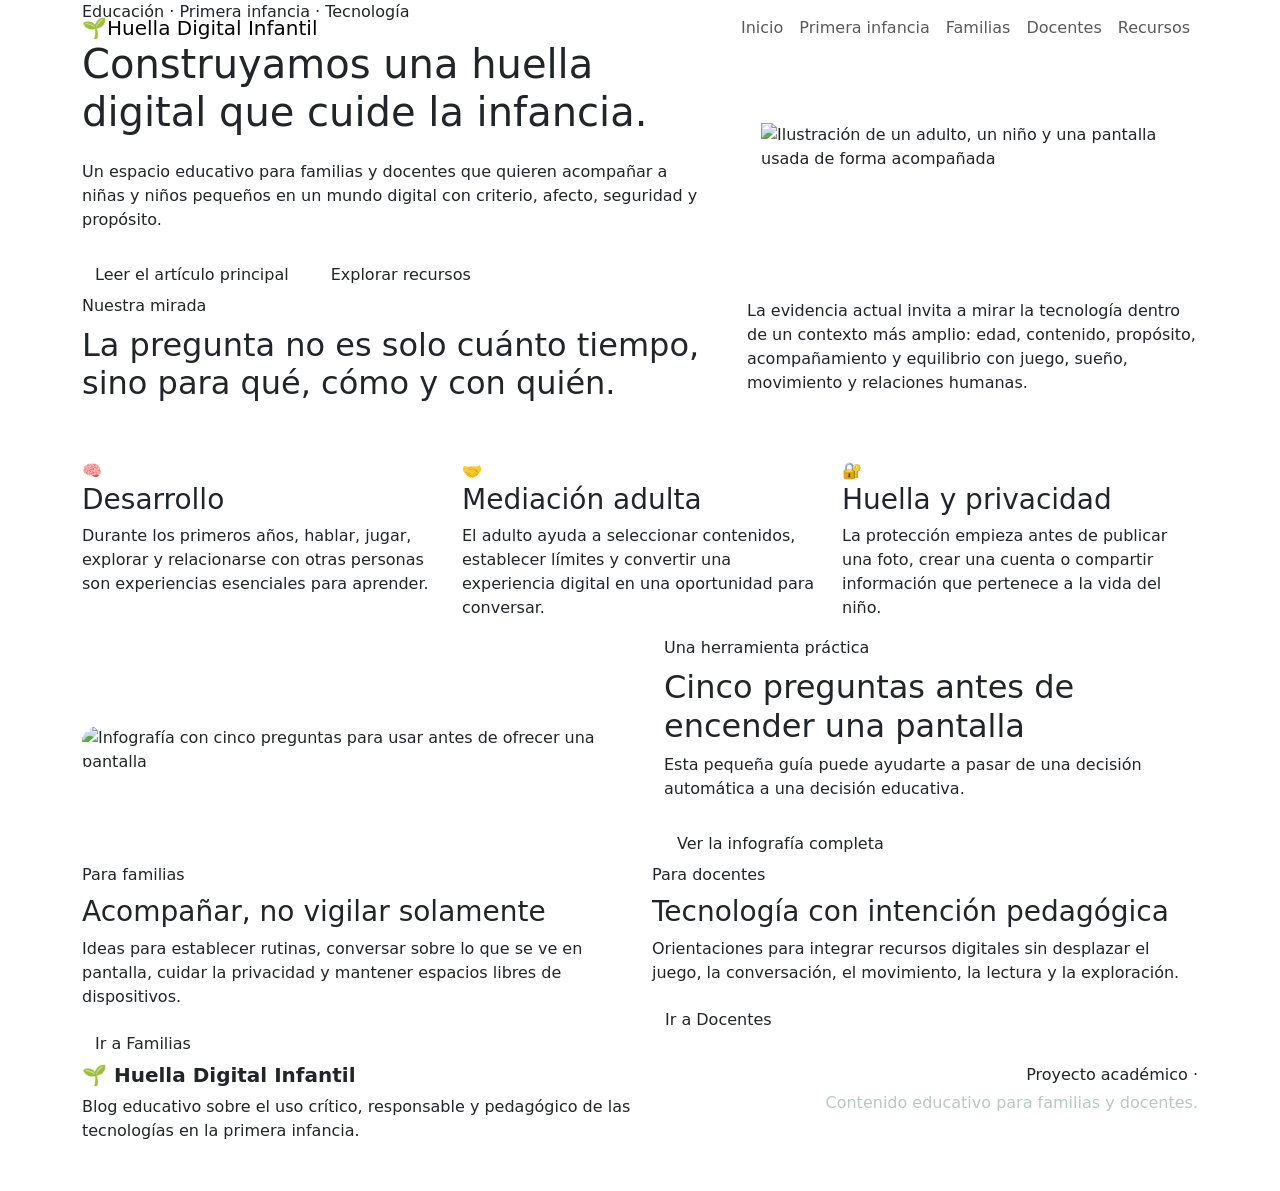
==== index.html @ 0bca5025 "Add files via upload" ====
<!doctype html><html lang="es"><head><meta charset="utf-8"><meta name="viewport" content="width=device-width,initial-scale=1">
<meta name="description" content="Huella Digital Infantil: blog educativo sobre tecnología y primera infancia.">
<title>Inicio | Huella Digital Infantil</title>
<link href="https://cdn.jsdelivr.net/npm/bootstrap@5.3.3/dist/css/bootstrap.min.css" rel="stylesheet">
<link href="css/style.css" rel="stylesheet"></head><body><nav class="navbar navbar-expand-lg fixed-top">
<div class="container">
<a class="navbar-brand d-flex align-items-center" href="index.html"><span class="logo-mark">🌱</span>Huella Digital Infantil</a>
<button class="navbar-toggler" type="button" data-bs-toggle="collapse" data-bs-target="#menu"><span class="navbar-toggler-icon"></span></button>
<div class="collapse navbar-collapse" id="menu"><ul class="navbar-nav ms-auto">
<li class="nav-item"><a class="nav-link" href="index.html">Inicio</a></li>
<li class="nav-item"><a class="nav-link" href="articulo.html">Primera infancia</a></li>
<li class="nav-item"><a class="nav-link" href="familias.html">Familias</a></li>
<li class="nav-item"><a class="nav-link" href="docentes.html">Docentes</a></li>
<li class="nav-item"><a class="nav-link" href="recursos.html">Recursos</a></li>
</ul></div></div></nav>

<header class="hero"><div class="container"><div class="row align-items-center g-5">
<div class="col-lg-7"><span class="eyebrow">Educación · Primera infancia · Tecnología</span>
<h1 class="mt-3">Construyamos una <span>huella digital</span> que cuide la infancia.</h1>
<p class="mt-4">Un espacio educativo para familias y docentes que quieren acompañar a niñas y niños pequeños en un mundo digital con criterio, afecto, seguridad y propósito.</p>
<div class="d-flex flex-wrap gap-3 mt-4"><a class="btn btn-main" href="articulo.html">Leer el artículo principal</a><a class="btn btn-outline-main" href="recursos.html">Explorar recursos</a></div></div>
<div class="col-lg-5"><img class="hero-art" src="img/huella-hero.svg" alt="Ilustración de un adulto, un niño y una pantalla usada de forma acompañada"></div>
</div></div></header>

<section class="section"><div class="container">
<div class="row align-items-end g-4"><div class="col-lg-7"><span class="section-kicker">Nuestra mirada</span><h2 class="mt-2">La pregunta no es solo cuánto tiempo, sino para qué, cómo y con quién.</h2></div>
<div class="col-lg-5"><p class="section-intro">La evidencia actual invita a mirar la tecnología dentro de un contexto más amplio: edad, contenido, propósito, acompañamiento y equilibrio con juego, sueño, movimiento y relaciones humanas.</p></div></div>
<div class="row g-4 mt-4">
<div class="col-md-4"><div class="card-soft"><div class="icon-box">🧠</div><h3>Desarrollo</h3><p>Durante los primeros años, hablar, jugar, explorar y relacionarse con otras personas son experiencias esenciales para aprender.</p></div></div>
<div class="col-md-4"><div class="card-soft"><div class="icon-box yellow">🤝</div><h3>Mediación adulta</h3><p>El adulto ayuda a seleccionar contenidos, establecer límites y convertir una experiencia digital en una oportunidad para conversar.</p></div></div>
<div class="col-md-4"><div class="card-soft"><div class="icon-box blue">🔐</div><h3>Huella y privacidad</h3><p>La protección empieza antes de publicar una foto, crear una cuenta o compartir información que pertenece a la vida del niño.</p></div></div>
</div></div></section>

<section class="section alt"><div class="container"><div class="row align-items-center g-5">
<div class="col-lg-6"><img src="img/infografia-pausa.svg" class="img-fluid rounded-4" alt="Infografía con cinco preguntas para usar antes de ofrecer una pantalla"></div>
<div class="col-lg-6"><span class="section-kicker">Una herramienta práctica</span><h2 class="mt-2">Cinco preguntas antes de encender una pantalla</h2>
<p class="section-intro">Esta pequeña guía puede ayudarte a pasar de una decisión automática a una decisión educativa.</p>
<a href="recursos.html" class="btn btn-main mt-2">Ver la infografía completa</a></div>
</div></div></section>

<section class="section"><div class="container"><div class="row g-4">
<div class="col-lg-6"><div class="card-soft"><span class="section-kicker">Para familias</span><h3 class="mt-2">Acompañar, no vigilar solamente</h3><p>Ideas para establecer rutinas, conversar sobre lo que se ve en pantalla, cuidar la privacidad y mantener espacios libres de dispositivos.</p><a href="familias.html" class="btn btn-outline-main">Ir a Familias</a></div></div>
<div class="col-lg-6"><div class="card-soft"><span class="section-kicker">Para docentes</span><h3 class="mt-2">Tecnología con intención pedagógica</h3><p>Orientaciones para integrar recursos digitales sin desplazar el juego, la conversación, el movimiento, la lectura y la exploración.</p><a href="docentes.html" class="btn btn-outline-main">Ir a Docentes</a></div></div>
</div></div></section>
<footer class="footer"><div class="container"><div class="row g-4">
<div class="col-lg-7"><h5 class="fw-bold">🌱 Huella Digital Infantil</h5><p class="mb-0">Blog educativo sobre el uso crítico, responsable y pedagógico de las tecnologías en la primera infancia.</p></div>
<div class="col-lg-5 text-lg-end"><p class="mb-1">Proyecto académico · <span data-year></span></p><span class="small-note" style="color:#b8c9be">Contenido educativo para familias y docentes.</span></div>
</div></div></footer><script src="https://cdn.jsdelivr.net/npm/bootstrap@5.3.3/dist/js/bootstrap.bundle.min.js"></script><script src="js/script.js"></script></body></html>
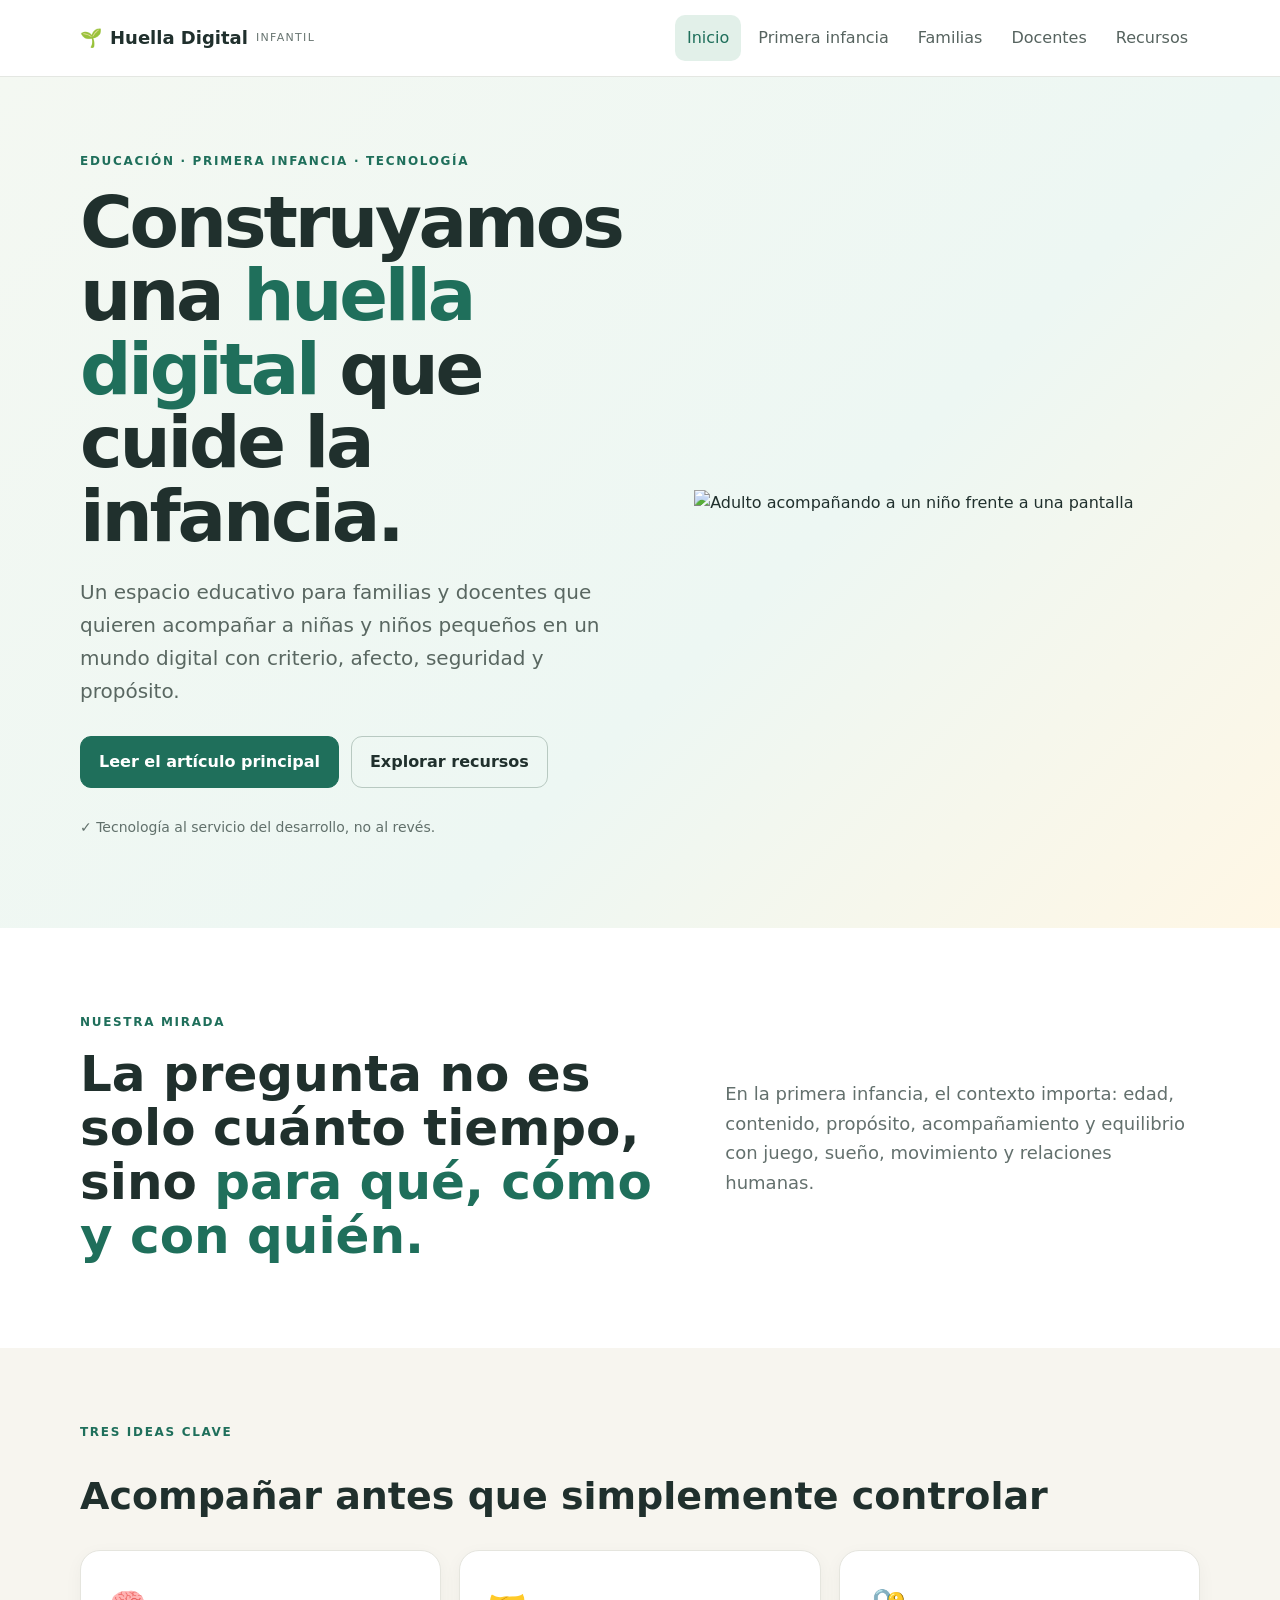
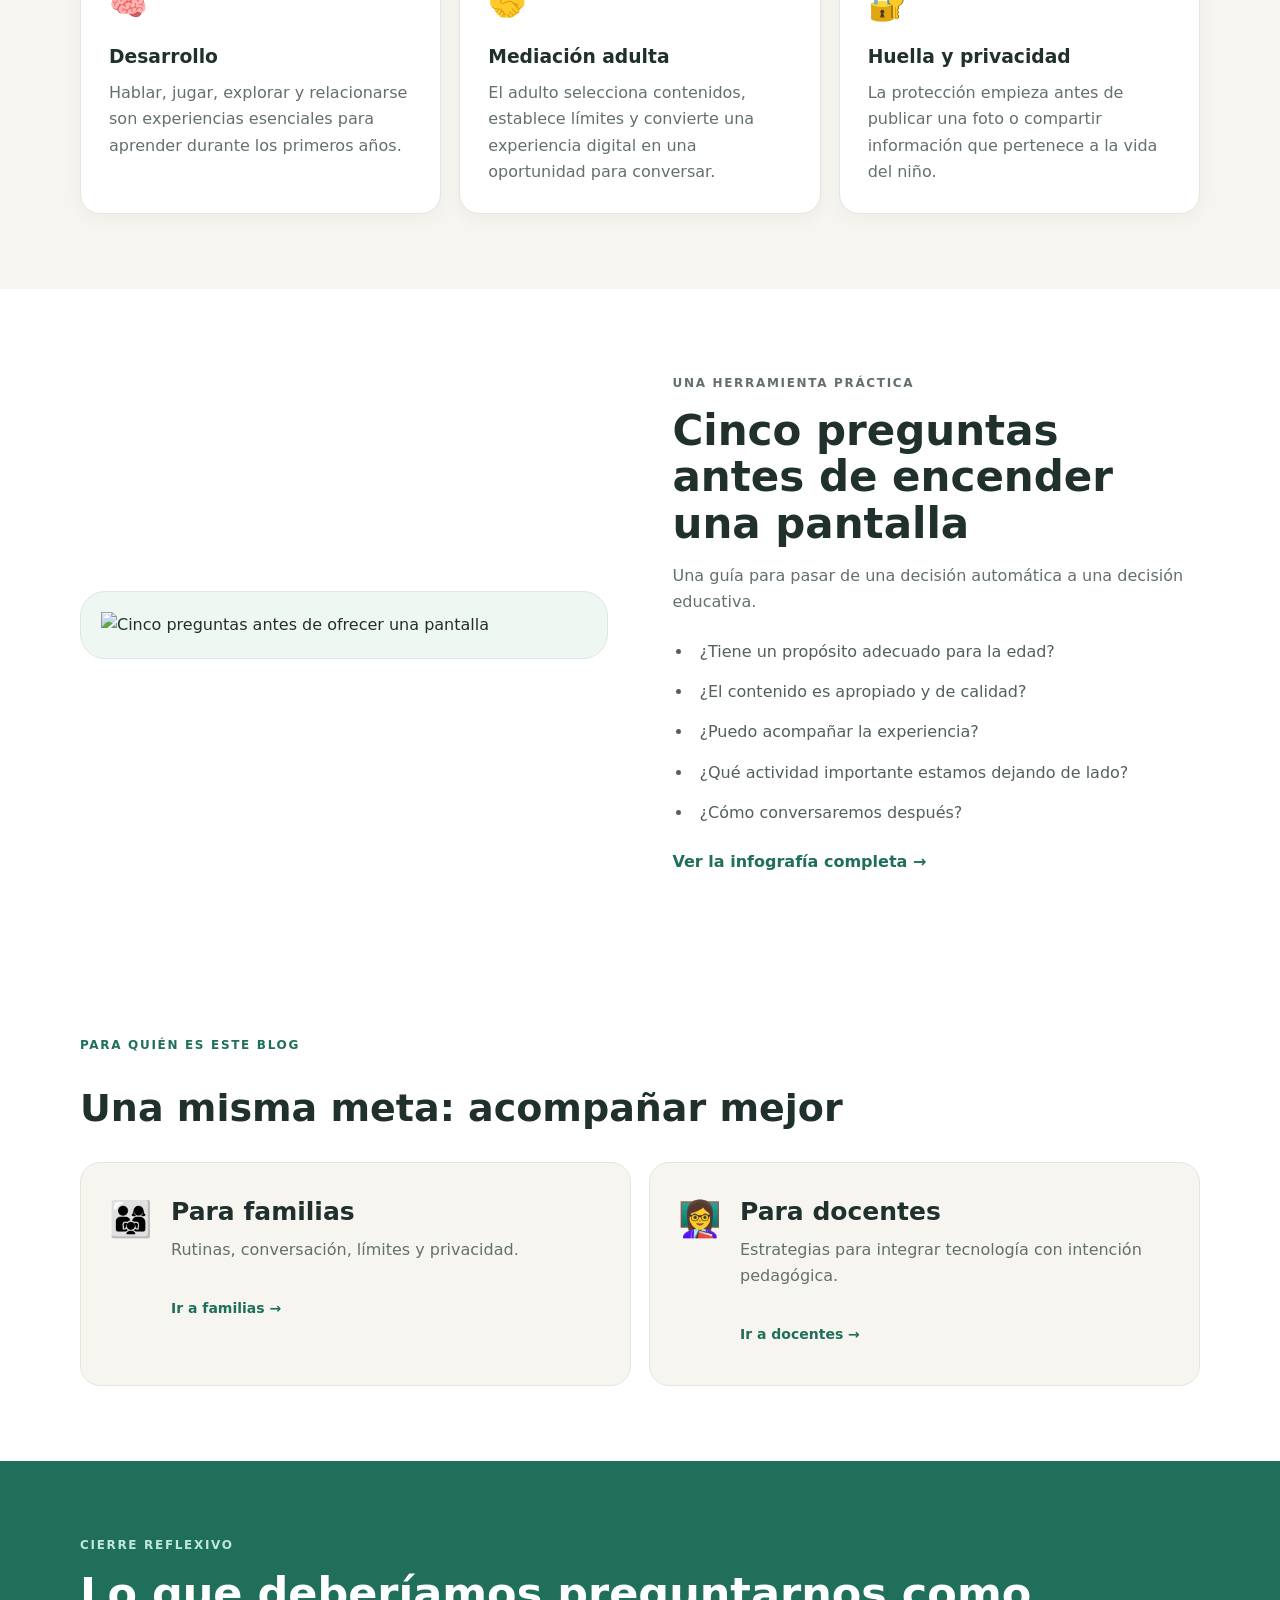
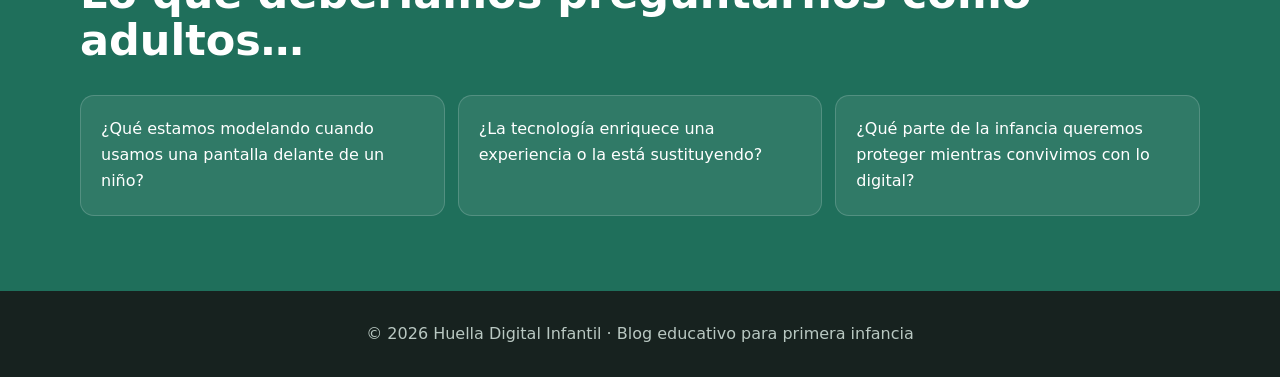
==== commit 8d53b33d: "Add files via upload" ====
--- a/index.html
+++ b/index.html
@@ -1,48 +1,10 @@
-<!doctype html><html lang="es"><head><meta charset="utf-8"><meta name="viewport" content="width=device-width,initial-scale=1">
-<meta name="description" content="Huella Digital Infantil: blog educativo sobre tecnología y primera infancia.">
-<title>Inicio | Huella Digital Infantil</title>
-<link href="https://cdn.jsdelivr.net/npm/bootstrap@5.3.3/dist/css/bootstrap.min.css" rel="stylesheet">
-<link href="css/style.css" rel="stylesheet"></head><body><nav class="navbar navbar-expand-lg fixed-top">
-<div class="container">
-<a class="navbar-brand d-flex align-items-center" href="index.html"><span class="logo-mark">🌱</span>Huella Digital Infantil</a>
-<button class="navbar-toggler" type="button" data-bs-toggle="collapse" data-bs-target="#menu"><span class="navbar-toggler-icon"></span></button>
-<div class="collapse navbar-collapse" id="menu"><ul class="navbar-nav ms-auto">
-<li class="nav-item"><a class="nav-link" href="index.html">Inicio</a></li>
-<li class="nav-item"><a class="nav-link" href="articulo.html">Primera infancia</a></li>
-<li class="nav-item"><a class="nav-link" href="familias.html">Familias</a></li>
-<li class="nav-item"><a class="nav-link" href="docentes.html">Docentes</a></li>
-<li class="nav-item"><a class="nav-link" href="recursos.html">Recursos</a></li>
-</ul></div></div></nav>
-
-<header class="hero"><div class="container"><div class="row align-items-center g-5">
-<div class="col-lg-7"><span class="eyebrow">Educación · Primera infancia · Tecnología</span>
-<h1 class="mt-3">Construyamos una <span>huella digital</span> que cuide la infancia.</h1>
-<p class="mt-4">Un espacio educativo para familias y docentes que quieren acompañar a niñas y niños pequeños en un mundo digital con criterio, afecto, seguridad y propósito.</p>
-<div class="d-flex flex-wrap gap-3 mt-4"><a class="btn btn-main" href="articulo.html">Leer el artículo principal</a><a class="btn btn-outline-main" href="recursos.html">Explorar recursos</a></div></div>
-<div class="col-lg-5"><img class="hero-art" src="img/huella-hero.svg" alt="Ilustración de un adulto, un niño y una pantalla usada de forma acompañada"></div>
-</div></div></header>
-
-<section class="section"><div class="container">
-<div class="row align-items-end g-4"><div class="col-lg-7"><span class="section-kicker">Nuestra mirada</span><h2 class="mt-2">La pregunta no es solo cuánto tiempo, sino para qué, cómo y con quién.</h2></div>
-<div class="col-lg-5"><p class="section-intro">La evidencia actual invita a mirar la tecnología dentro de un contexto más amplio: edad, contenido, propósito, acompañamiento y equilibrio con juego, sueño, movimiento y relaciones humanas.</p></div></div>
-<div class="row g-4 mt-4">
-<div class="col-md-4"><div class="card-soft"><div class="icon-box">🧠</div><h3>Desarrollo</h3><p>Durante los primeros años, hablar, jugar, explorar y relacionarse con otras personas son experiencias esenciales para aprender.</p></div></div>
-<div class="col-md-4"><div class="card-soft"><div class="icon-box yellow">🤝</div><h3>Mediación adulta</h3><p>El adulto ayuda a seleccionar contenidos, establecer límites y convertir una experiencia digital en una oportunidad para conversar.</p></div></div>
-<div class="col-md-4"><div class="card-soft"><div class="icon-box blue">🔐</div><h3>Huella y privacidad</h3><p>La protección empieza antes de publicar una foto, crear una cuenta o compartir información que pertenece a la vida del niño.</p></div></div>
-</div></div></section>
-
-<section class="section alt"><div class="container"><div class="row align-items-center g-5">
-<div class="col-lg-6"><img src="img/infografia-pausa.svg" class="img-fluid rounded-4" alt="Infografía con cinco preguntas para usar antes de ofrecer una pantalla"></div>
-<div class="col-lg-6"><span class="section-kicker">Una herramienta práctica</span><h2 class="mt-2">Cinco preguntas antes de encender una pantalla</h2>
-<p class="section-intro">Esta pequeña guía puede ayudarte a pasar de una decisión automática a una decisión educativa.</p>
-<a href="recursos.html" class="btn btn-main mt-2">Ver la infografía completa</a></div>
-</div></div></section>
-
-<section class="section"><div class="container"><div class="row g-4">
-<div class="col-lg-6"><div class="card-soft"><span class="section-kicker">Para familias</span><h3 class="mt-2">Acompañar, no vigilar solamente</h3><p>Ideas para establecer rutinas, conversar sobre lo que se ve en pantalla, cuidar la privacidad y mantener espacios libres de dispositivos.</p><a href="familias.html" class="btn btn-outline-main">Ir a Familias</a></div></div>
-<div class="col-lg-6"><div class="card-soft"><span class="section-kicker">Para docentes</span><h3 class="mt-2">Tecnología con intención pedagógica</h3><p>Orientaciones para integrar recursos digitales sin desplazar el juego, la conversación, el movimiento, la lectura y la exploración.</p><a href="docentes.html" class="btn btn-outline-main">Ir a Docentes</a></div></div>
-</div></div></section>
-<footer class="footer"><div class="container"><div class="row g-4">
-<div class="col-lg-7"><h5 class="fw-bold">🌱 Huella Digital Infantil</h5><p class="mb-0">Blog educativo sobre el uso crítico, responsable y pedagógico de las tecnologías en la primera infancia.</p></div>
-<div class="col-lg-5 text-lg-end"><p class="mb-1">Proyecto académico · <span data-year></span></p><span class="small-note" style="color:#b8c9be">Contenido educativo para familias y docentes.</span></div>
-</div></div></footer><script src="https://cdn.jsdelivr.net/npm/bootstrap@5.3.3/dist/js/bootstrap.bundle.min.js"></script><script src="js/script.js"></script></body></html>+<!doctype html><html lang="es"><head><meta charset="utf-8"><meta name="viewport" content="width=device-width,initial-scale=1"><title>Huella Digital Infantil</title><meta name="description" content="Blog educativo sobre tecnología y primera infancia"><link rel="stylesheet" href="style.css"></head><body>
+<header><div class="navwrap"><a class="brand" href="index.html">🌱 <b>Huella Digital</b><small>Infantil</small></a><button class="menu">☰</button><nav><a class="active" href="index.html">Inicio</a><a href="articulo.html">Primera infancia</a><a href="familias.html">Familias</a><a href="docentes.html">Docentes</a><a href="recursos.html">Recursos</a></nav></div></header>
+<main>
+<section class="hero"><div class="wrap hero-grid"><div><p class="eyebrow">EDUCACIÓN · PRIMERA INFANCIA · TECNOLOGÍA</p><h1>Construyamos una <em>huella digital</em> que cuide la infancia.</h1><p class="lead">Un espacio educativo para familias y docentes que quieren acompañar a niñas y niños pequeños en un mundo digital con criterio, afecto, seguridad y propósito.</p><div class="actions"><a class="btn primary" href="articulo.html">Leer el artículo principal</a><a class="btn" href="recursos.html">Explorar recursos</a></div><p class="note">✓ Tecnología al servicio del desarrollo, no al revés.</p></div><img class="heroimg" src="img/huella-hero.svg" alt="Adulto acompañando a un niño frente a una pantalla"></div></section>
+<section class="wrap statement"><div><p class="eyebrow">NUESTRA MIRADA</p><h2>La pregunta no es solo cuánto tiempo, sino <em>para qué, cómo y con quién.</em></h2></div><p>En la primera infancia, el contexto importa: edad, contenido, propósito, acompañamiento y equilibrio con juego, sueño, movimiento y relaciones humanas.</p></section>
+<section class="soft"><div class="wrap"><p class="eyebrow">TRES IDEAS CLAVE</p><h2>Acompañar antes que simplemente controlar</h2><div class="cards three"><article><span>🧠</span><h3>Desarrollo</h3><p>Hablar, jugar, explorar y relacionarse son experiencias esenciales para aprender durante los primeros años.</p></article><article><span>🤝</span><h3>Mediación adulta</h3><p>El adulto selecciona contenidos, establece límites y convierte una experiencia digital en una oportunidad para conversar.</p></article><article><span>🔐</span><h3>Huella y privacidad</h3><p>La protección empieza antes de publicar una foto o compartir información que pertenece a la vida del niño.</p></article></div></div></section>
+<section class="wrap feature"><div class="visual"><img src="img/infografia-pausa.svg" alt="Cinco preguntas antes de ofrecer una pantalla"></div><div><p class="eyebrow">UNA HERRAMIENTA PRÁCTICA</p><h2>Cinco preguntas antes de encender una pantalla</h2><p>Una guía para pasar de una decisión automática a una decisión educativa.</p><ul><li>¿Tiene un propósito adecuado para la edad?</li><li>¿El contenido es apropiado y de calidad?</li><li>¿Puedo acompañar la experiencia?</li><li>¿Qué actividad importante estamos dejando de lado?</li><li>¿Cómo conversaremos después?</li></ul><a class="textlink" href="recursos.html">Ver la infografía completa →</a></div></section>
+<section class="audiences"><div class="wrap"><p class="eyebrow">PARA QUIÉN ES ESTE BLOG</p><h2>Una misma meta: acompañar mejor</h2><div class="cards two"><a class="aud" href="familias.html">👨‍👩‍👧<div><h3>Para familias</h3><p>Rutinas, conversación, límites y privacidad.</p><b>Ir a familias →</b></div></a><a class="aud" href="docentes.html">👩‍🏫<div><h3>Para docentes</h3><p>Estrategias para integrar tecnología con intención pedagógica.</p><b>Ir a docentes →</b></div></a></div></div></section>
+<section class="reflection"><div class="wrap"><p class="eyebrow">CIERRE REFLEXIVO</p><h2>Lo que deberíamos preguntarnos como adultos…</h2><div class="questions"><p>¿Qué estamos modelando cuando usamos una pantalla delante de un niño?</p><p>¿La tecnología enriquece una experiencia o la está sustituyendo?</p><p>¿Qué parte de la infancia queremos proteger mientras convivimos con lo digital?</p></div></div></section>
+</main><footer>© 2026 Huella Digital Infantil · Blog educativo para primera infancia</footer><script src="script.js"></script></body></html>
--- a/style.css
+++ b/style.css
@@ -0,0 +1 @@
+*{box-sizing:border-box}html{scroll-behavior:smooth}body{margin:0;font-family:Inter,system-ui,-apple-system,BlinkMacSystemFont,"Segoe UI",sans-serif;color:#20302d;line-height:1.65;background:#fff}a{text-decoration:none;color:inherit}.wrap{width:min(1120px,calc(100% - 40px));margin:auto}.narrow{width:min(820px,calc(100% - 40px));margin:auto}.site-header,header{position:sticky;top:0;z-index:10;background:rgba(255,255,255,.96);border-bottom:1px solid #e4e7e2}.navwrap{width:min(1120px,calc(100% - 40px));min-height:76px;margin:auto;display:flex;align-items:center;justify-content:space-between}.brand{display:flex;align-items:center;gap:8px;font-size:18px}.brand small{display:block;font-size:11px;color:#687571;text-transform:uppercase;letter-spacing:.12em}.navwrap nav{display:flex;gap:5px}.navwrap nav a{padding:10px 12px;border-radius:10px;color:#56635f}.navwrap nav a:hover,.navwrap nav a.active{background:#e2f0e9;color:#1f6f5b}.menu{display:none;border:0;background:none;font-size:25px}.hero{background:linear-gradient(135deg,#f4f8f2,#edf7f3 60%,#fff7e5);padding:75px 0}.hero-grid{display:grid;grid-template-columns:1.05fr .95fr;gap:55px;align-items:center}.eyebrow{font-size:12px;font-weight:850;letter-spacing:.14em;color:#1f6f5b;margin:0 0 14px}.hero h1{font-size:clamp(44px,6vw,72px);line-height:1.02;letter-spacing:-.045em;margin:0 0 23px}.hero h1 em,.statement em{font-style:normal;color:#1f6f5b}.lead{font-size:20px;color:#596761}.actions{display:flex;gap:12px;flex-wrap:wrap;margin:28px 0}.btn{display:inline-block;padding:12px 18px;border:1px solid #b8c9c1;border-radius:11px;font-weight:750}.primary{background:#1f6f5b;color:#fff;border-color:#1f6f5b}.heroimg{width:100%}.note{font-size:14px;color:#61706b}.statement{padding:85px 0;display:grid;grid-template-columns:1.1fr .9fr;gap:65px;align-items:center}.statement h2{font-size:clamp(34px,4vw,50px);line-height:1.08;margin:0}.statement>p{font-size:18px;color:#63706d}.soft{background:#f7f5ef;padding:75px 0}.soft h2,.audiences h2,.content>h2{font-size:38px;line-height:1.15}.cards{display:grid;gap:18px}.three{grid-template-columns:repeat(3,1fr)}.two{grid-template-columns:repeat(2,1fr)}.cards article{background:#fff;border:1px solid #e5e5de;border-radius:20px;padding:28px;box-shadow:0 5px 18px #19382b0b}.cards article>span{font-size:31px}.cards h2,.cards h3{margin:12px 0 7px}.cards p{margin:0;color:#63706d}.feature{padding:85px 0;display:grid;grid-template-columns:1fr 1fr;gap:65px;align-items:center}.visual{background:#eef7f2;border:1px solid #dce8e1;padding:20px;border-radius:25px}.visual img{width:100%;display:block}.feature h2{font-size:42px;line-height:1.1;margin:0}.feature p{color:#63706d}.feature ul{padding-left:20px}.feature li{padding:7px;color:#52605d}.textlink{color:#1f6f5b;font-weight:800}.audiences{padding:75px 0}.aud{display:grid;grid-template-columns:auto 1fr;gap:18px;background:#f7f5ef;border:1px solid #e5e5de;border-radius:20px;padding:28px;font-size:35px}.aud h3{font-size:25px;margin:0}.aud p{font-size:16px;color:#63706d;margin:4px 0 10px}.aud b{font-size:14px;color:#1f6f5b}.reflection{background:#1f6f5b;color:#fff;padding:75px 0}.reflection h2{font-size:43px;line-height:1.1;margin:0 0 30px}.reflection .eyebrow{color:#bfe8d9}.questions{display:grid;grid-template-columns:repeat(3,1fr);gap:13px}.questions p{padding:20px;margin:0;background:#ffffff14;border:1px solid #ffffff2b;border-radius:14px}.questions.dark{grid-template-columns:1fr;color:#20302d}.questions.dark p{background:#f7f5ef;border-color:#e5e5de}.pagehead{background:#f7f5ef;padding:70px 0;border-bottom:1px solid #e5e5de}.pagehead h1{font-size:clamp(40px,6vw,63px);line-height:1.04;letter-spacing:-.04em;margin:0 0 20px}.article{padding:65px 0 90px}.article p{font-size:18px;color:#475551}.article h2{font-size:34px;line-height:1.15;margin-top:55px}.drop:first-letter{float:left;font-size:64px;line-height:.9;color:#1f6f5b;font-weight:800;padding-right:9px}.callout,.source{background:#e2f0e9;border-left:5px solid #1f6f5b;padding:22px 25px;border-radius:0 14px 14px 0;margin:30px 0}.recommend{display:grid;grid-template-columns:repeat(2,1fr);gap:17px}.recommend>div{border:1px solid #e5e5de;border-radius:17px;padding:22px}.recommend b{display:inline-grid;place-items:center;width:35px;height:35px;border-radius:50%;background:#1f6f5b;color:#fff}.recommend h3{margin:13px 0 5px}.recommend p{margin:0}.article blockquote{margin:35px 0;padding:25px;border-left:5px solid #f4c95d;background:#fff8e4;font-size:23px;font-weight:700}.source a{color:#1f6f5b;font-weight:800}.content{padding:70px 0}.band{background:#1f6f5b;color:#fff;padding:65px 0}.band h2{font-size:42px;line-height:1.1;max-width:800px}.timeline{border-left:2px solid #cde0d8}.timeline>div{padding:20px 25px 25px 55px;position:relative}.timeline b{position:absolute;left:-22px;top:20px;width:40px;height:40px;border-radius:50%;display:grid;place-items:center;background:#1f6f5b;color:#fff}.timeline h3{font-size:25px;margin:0}.timeline p{color:#63706d}.resources{display:grid;gap:17px}.resources>a,.resource-image{display:grid;grid-template-columns:auto 1fr;gap:20px;padding:25px;border:1px solid #e5e5de;border-radius:18px}.resources>a:hover{box-shadow:0 15px 40px #19382b12}.resources>a>span,.resource-image>img{font-size:35px}.resources small{color:#1f6f5b;font-weight:850}.resources h2{font-size:25px;margin:4px 0}.resources p{color:#63706d;margin:0 0 9px}.resources b{color:#1f6f5b}.resource-image img{width:260px;max-width:100%;border-radius:12px}.resource-image{align-items:center}footer{background:#17221f;color:#b9c8c2;padding:30px;text-align:center;margin-top:0}@media(max-width:800px){.navwrap nav{display:none;position:absolute;top:75px;left:14px;right:14px;background:#fff;border:1px solid #e5e5de;border-radius:14px;padding:8px;box-shadow:0 15px 40px #19382b16;flex-direction:column}.navwrap nav.open{display:flex}.menu{display:block}.hero-grid,.statement,.feature{grid-template-columns:1fr;gap:35px}.three,.two,.questions,.recommend{grid-template-columns:1fr}.hero{padding:55px 0}.hero h1{font-size:44px}.statement,.feature,.audiences,.content{padding:55px 0}.resource-image{grid-template-columns:1fr}.resource-image img{width:100%}}@media(max-width:480px){.wrap,.narrow{width:calc(100% - 28px)}.hero h1{font-size:39px}.actions{flex-direction:column}.btn{width:100%;text-align:center}}
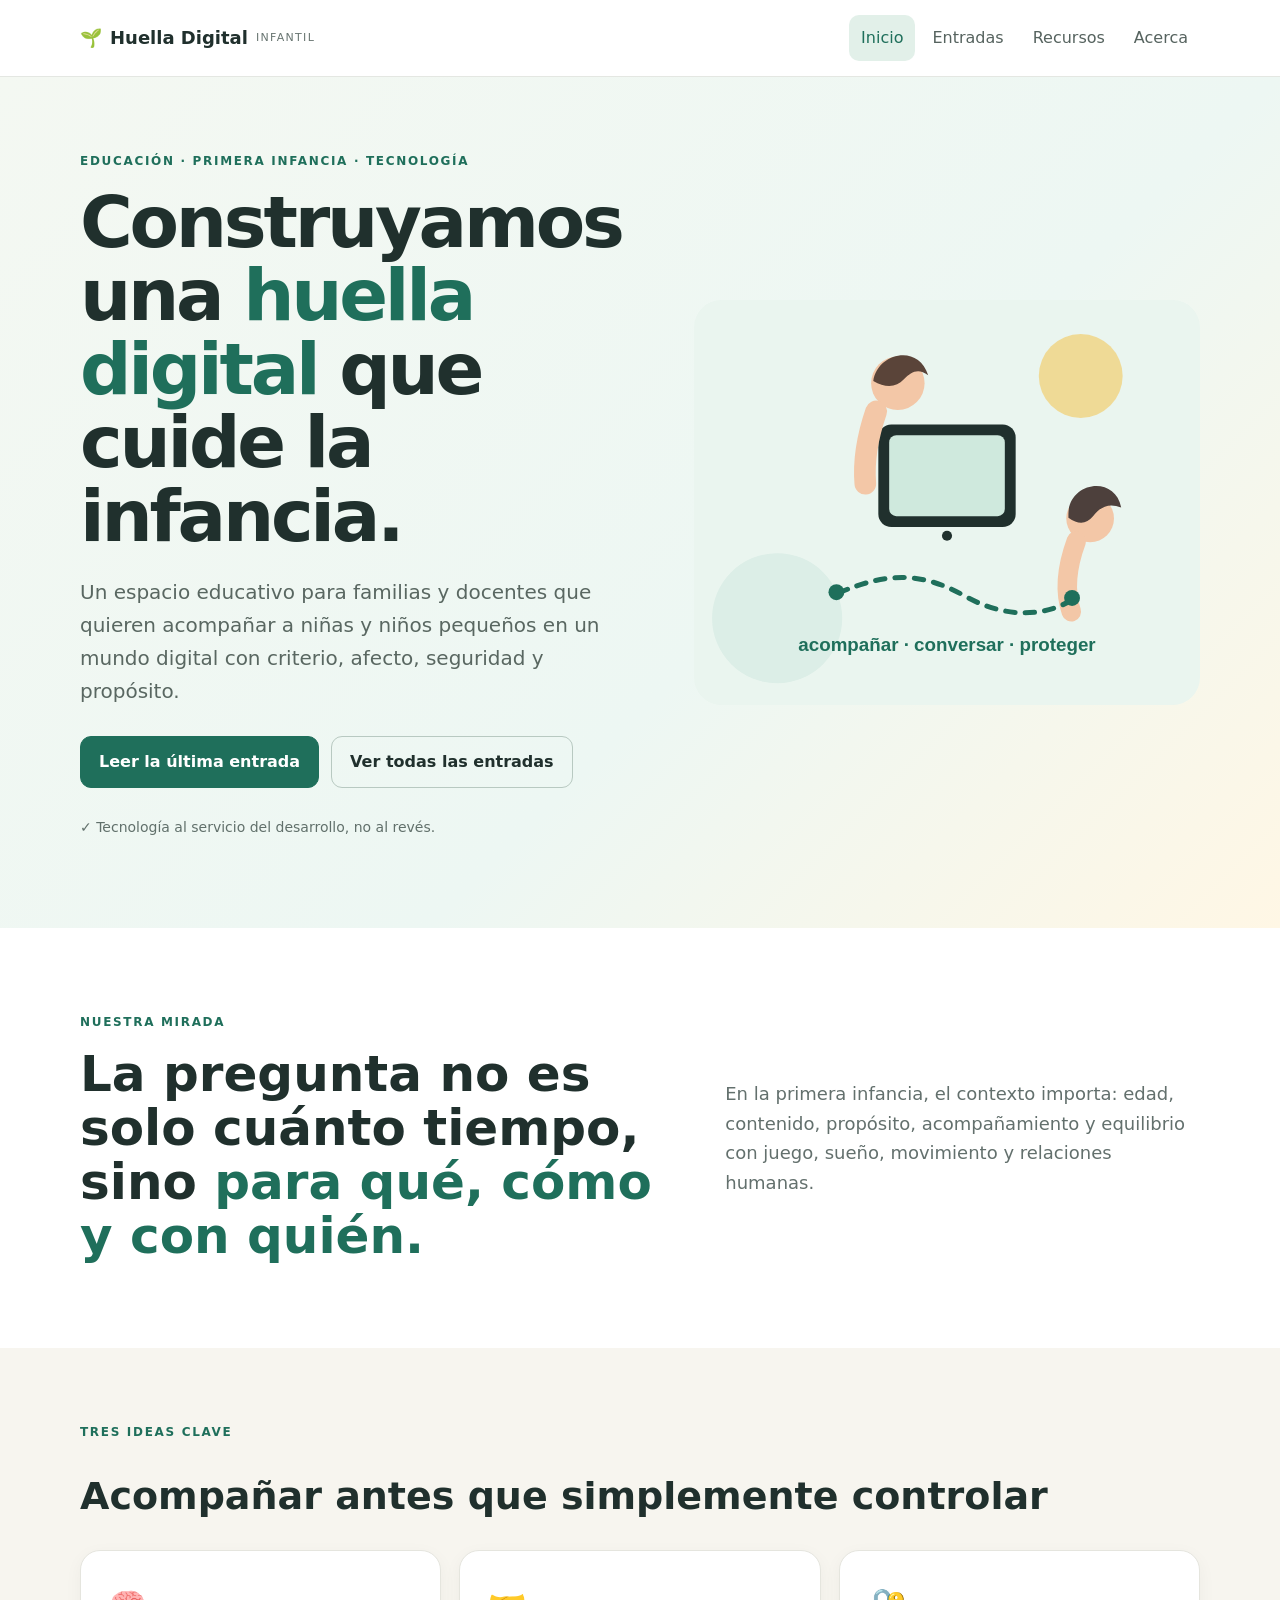
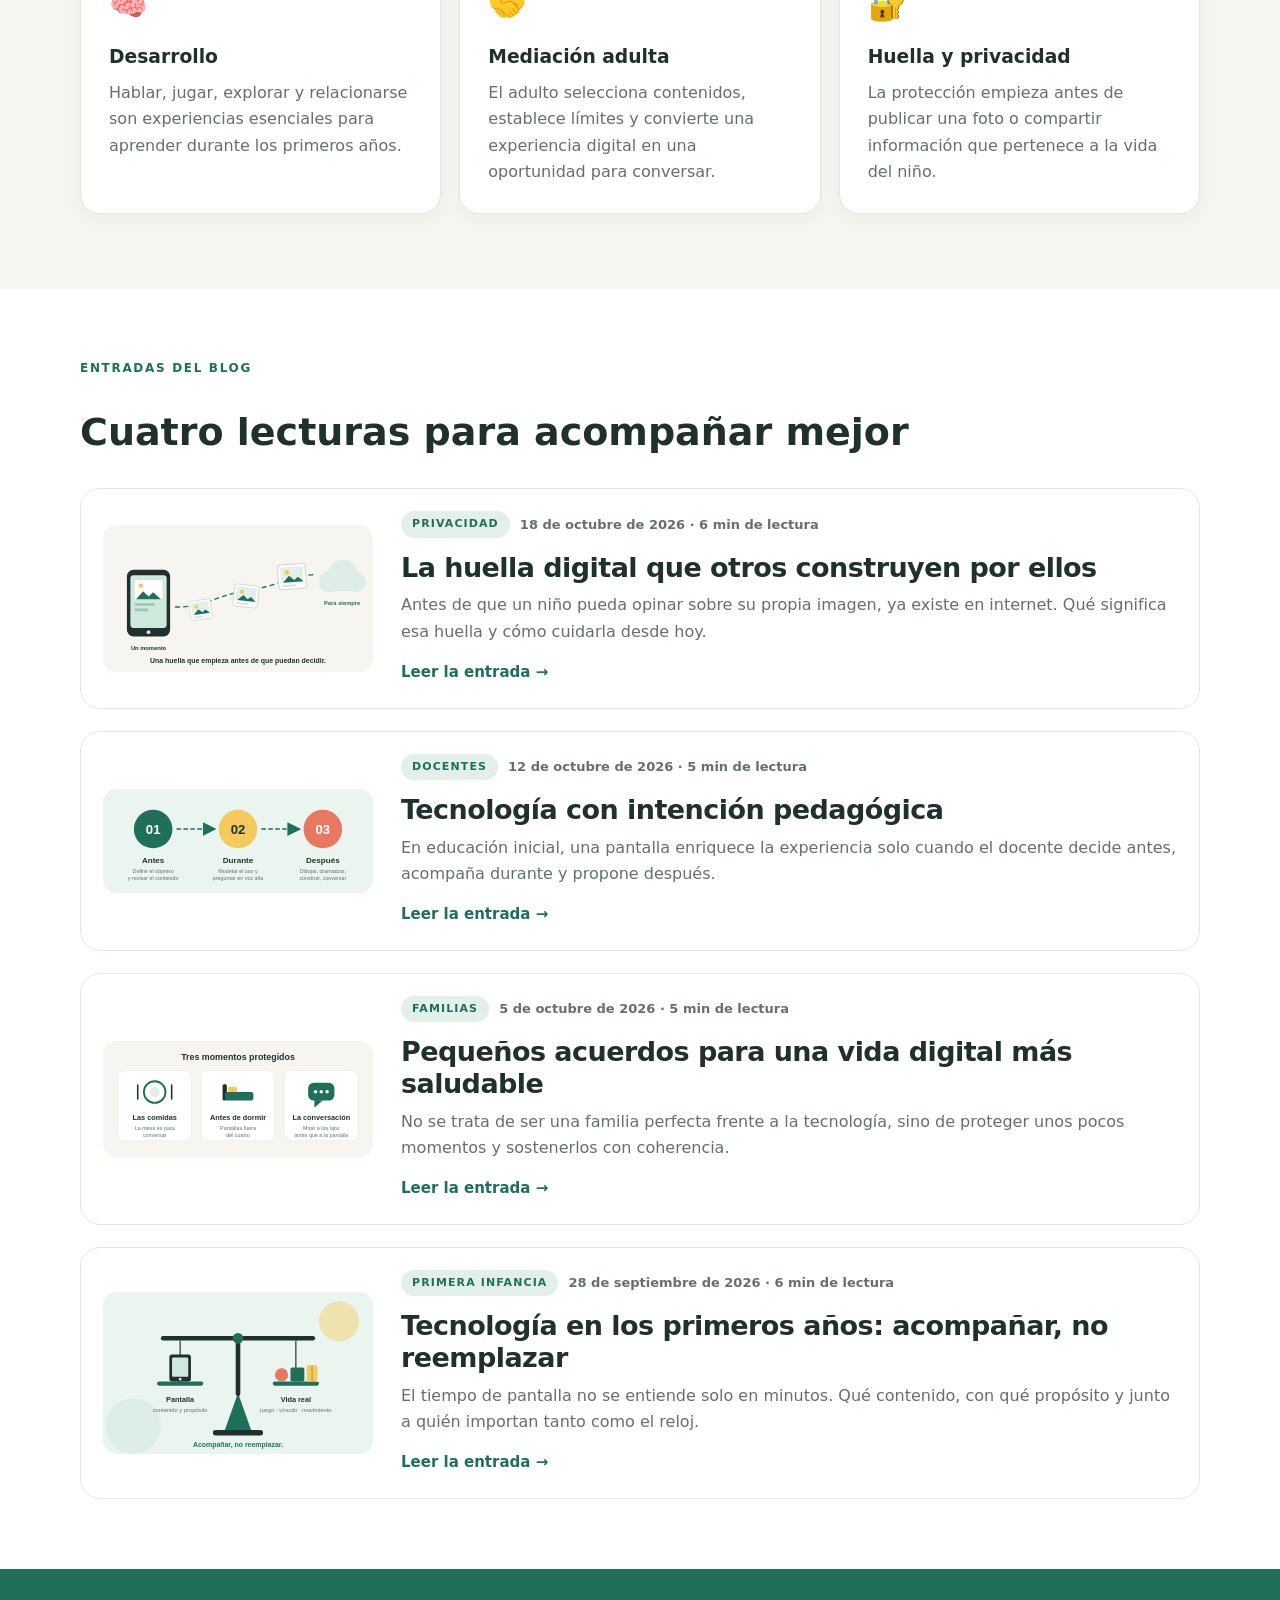
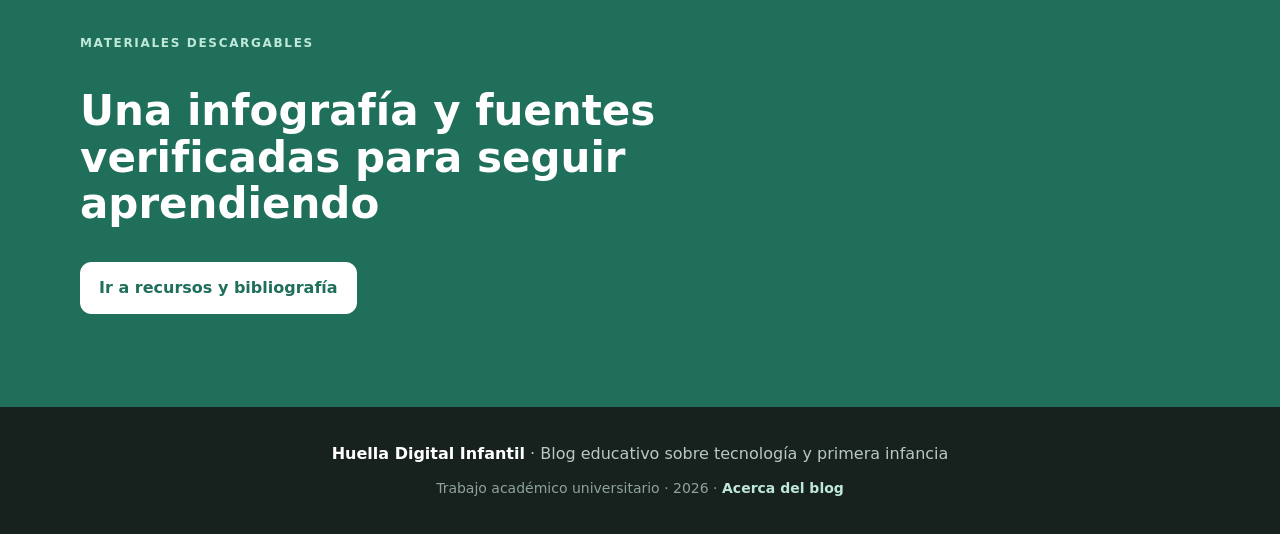
==== commit c1227442: "Add files via upload" ====
--- a/index.html
+++ b/index.html
@@ -1,10 +1,141 @@
-<!doctype html><html lang="es"><head><meta charset="utf-8"><meta name="viewport" content="width=device-width,initial-scale=1"><title>Huella Digital Infantil</title><meta name="description" content="Blog educativo sobre tecnología y primera infancia"><link rel="stylesheet" href="style.css"></head><body>
-<header><div class="navwrap"><a class="brand" href="index.html">🌱 <b>Huella Digital</b><small>Infantil</small></a><button class="menu">☰</button><nav><a class="active" href="index.html">Inicio</a><a href="articulo.html">Primera infancia</a><a href="familias.html">Familias</a><a href="docentes.html">Docentes</a><a href="recursos.html">Recursos</a></nav></div></header>
+<!doctype html>
+<html lang="es">
+<head>
+<meta charset="utf-8">
+<meta name="viewport" content="width=device-width,initial-scale=1">
+<title>Huella Digital Infantil | Blog educativo sobre tecnología y primera infancia</title>
+<meta name="description" content="Blog educativo sobre tecnología y primera infancia: acompañamiento, mediación adulta y privacidad en los primeros años.">
+<link rel="stylesheet" href="style.css">
+</head>
+<body>
+
+<header>
+  <div class="navwrap">
+    <a class="brand" href="index.html">🌱 <b>Huella Digital</b><small>Infantil</small></a>
+    <button class="menu" aria-label="Abrir menú">☰</button>
+    <nav>
+      <a class="active" href="index.html">Inicio</a>
+      <a href="index.html#entradas">Entradas</a>
+      <a href="recursos.html">Recursos</a>
+      <a href="acerca.html">Acerca</a>
+    </nav>
+  </div>
+</header>
+
 <main>
-<section class="hero"><div class="wrap hero-grid"><div><p class="eyebrow">EDUCACIÓN · PRIMERA INFANCIA · TECNOLOGÍA</p><h1>Construyamos una <em>huella digital</em> que cuide la infancia.</h1><p class="lead">Un espacio educativo para familias y docentes que quieren acompañar a niñas y niños pequeños en un mundo digital con criterio, afecto, seguridad y propósito.</p><div class="actions"><a class="btn primary" href="articulo.html">Leer el artículo principal</a><a class="btn" href="recursos.html">Explorar recursos</a></div><p class="note">✓ Tecnología al servicio del desarrollo, no al revés.</p></div><img class="heroimg" src="img/huella-hero.svg" alt="Adulto acompañando a un niño frente a una pantalla"></div></section>
-<section class="wrap statement"><div><p class="eyebrow">NUESTRA MIRADA</p><h2>La pregunta no es solo cuánto tiempo, sino <em>para qué, cómo y con quién.</em></h2></div><p>En la primera infancia, el contexto importa: edad, contenido, propósito, acompañamiento y equilibrio con juego, sueño, movimiento y relaciones humanas.</p></section>
-<section class="soft"><div class="wrap"><p class="eyebrow">TRES IDEAS CLAVE</p><h2>Acompañar antes que simplemente controlar</h2><div class="cards three"><article><span>🧠</span><h3>Desarrollo</h3><p>Hablar, jugar, explorar y relacionarse son experiencias esenciales para aprender durante los primeros años.</p></article><article><span>🤝</span><h3>Mediación adulta</h3><p>El adulto selecciona contenidos, establece límites y convierte una experiencia digital en una oportunidad para conversar.</p></article><article><span>🔐</span><h3>Huella y privacidad</h3><p>La protección empieza antes de publicar una foto o compartir información que pertenece a la vida del niño.</p></article></div></div></section>
-<section class="wrap feature"><div class="visual"><img src="img/infografia-pausa.svg" alt="Cinco preguntas antes de ofrecer una pantalla"></div><div><p class="eyebrow">UNA HERRAMIENTA PRÁCTICA</p><h2>Cinco preguntas antes de encender una pantalla</h2><p>Una guía para pasar de una decisión automática a una decisión educativa.</p><ul><li>¿Tiene un propósito adecuado para la edad?</li><li>¿El contenido es apropiado y de calidad?</li><li>¿Puedo acompañar la experiencia?</li><li>¿Qué actividad importante estamos dejando de lado?</li><li>¿Cómo conversaremos después?</li></ul><a class="textlink" href="recursos.html">Ver la infografía completa →</a></div></section>
-<section class="audiences"><div class="wrap"><p class="eyebrow">PARA QUIÉN ES ESTE BLOG</p><h2>Una misma meta: acompañar mejor</h2><div class="cards two"><a class="aud" href="familias.html">👨‍👩‍👧<div><h3>Para familias</h3><p>Rutinas, conversación, límites y privacidad.</p><b>Ir a familias →</b></div></a><a class="aud" href="docentes.html">👩‍🏫<div><h3>Para docentes</h3><p>Estrategias para integrar tecnología con intención pedagógica.</p><b>Ir a docentes →</b></div></a></div></div></section>
-<section class="reflection"><div class="wrap"><p class="eyebrow">CIERRE REFLEXIVO</p><h2>Lo que deberíamos preguntarnos como adultos…</h2><div class="questions"><p>¿Qué estamos modelando cuando usamos una pantalla delante de un niño?</p><p>¿La tecnología enriquece una experiencia o la está sustituyendo?</p><p>¿Qué parte de la infancia queremos proteger mientras convivimos con lo digital?</p></div></div></section>
-</main><footer>© 2026 Huella Digital Infantil · Blog educativo para primera infancia</footer><script src="script.js"></script></body></html>+
+<section class="hero">
+  <div class="wrap hero-grid">
+    <div>
+      <p class="eyebrow">EDUCACIÓN · PRIMERA INFANCIA · TECNOLOGÍA</p>
+      <h1>Construyamos una <em>huella digital</em> que cuide la infancia.</h1>
+      <p class="lead">Un espacio educativo para familias y docentes que quieren acompañar a niñas y niños pequeños en un mundo digital con criterio, afecto, seguridad y propósito.</p>
+      <div class="actions">
+        <a class="btn primary" href="privacidad.html">Leer la última entrada</a>
+        <a class="btn" href="index.html#entradas">Ver todas las entradas</a>
+      </div>
+      <p class="note">✓ Tecnología al servicio del desarrollo, no al revés.</p>
+    </div>
+    <img class="heroimg" src="huella-hero.svg" alt="Adulto acompañando a un niño frente a una pantalla">
+  </div>
+</section>
+
+<section class="wrap statement">
+  <div>
+    <p class="eyebrow">NUESTRA MIRADA</p>
+    <h2>La pregunta no es solo cuánto tiempo, sino <em>para qué, cómo y con quién.</em></h2>
+  </div>
+  <p>En la primera infancia, el contexto importa: edad, contenido, propósito, acompañamiento y equilibrio con juego, sueño, movimiento y relaciones humanas.</p>
+</section>
+
+<section class="soft">
+  <div class="wrap">
+    <p class="eyebrow">TRES IDEAS CLAVE</p>
+    <h2>Acompañar antes que simplemente controlar</h2>
+    <div class="cards three">
+      <article>
+        <span>🧠</span>
+        <h3>Desarrollo</h3>
+        <p>Hablar, jugar, explorar y relacionarse son experiencias esenciales para aprender durante los primeros años.</p>
+      </article>
+      <article>
+        <span>🤝</span>
+        <h3>Mediación adulta</h3>
+        <p>El adulto selecciona contenidos, establece límites y convierte una experiencia digital en una oportunidad para conversar.</p>
+      </article>
+      <article>
+        <span>🔐</span>
+        <h3>Huella y privacidad</h3>
+        <p>La protección empieza antes de publicar una foto o compartir información que pertenece a la vida del niño.</p>
+      </article>
+    </div>
+  </div>
+</section>
+
+<section class="wrap content" id="entradas">
+  <p class="eyebrow">ENTRADAS DEL BLOG</p>
+  <h2>Cuatro lecturas para acompañar mejor</h2>
+
+  <div class="postlist">
+
+    <a class="post" href="privacidad.html">
+      <div class="thumb"><img src="privacidad-huella.svg" alt="Fotografías compartidas que se alejan de un teléfono y quedan guardadas en internet"></div>
+      <div>
+        <p class="meta"><span class="tag">PRIVACIDAD</span> 18 de octubre de 2026 · 6 min de lectura</p>
+        <h3>La huella digital que otros construyen por ellos</h3>
+        <p>Antes de que un niño pueda opinar sobre su propia imagen, ya existe en internet. Qué significa esa huella y cómo cuidarla desde hoy.</p>
+        <span class="more">Leer la entrada →</span>
+      </div>
+    </a>
+
+    <a class="post" href="docentes.html">
+      <div class="thumb"><img src="docentes-ciclo.svg" alt="Ciclo de mediación docente en tres pasos: antes, durante y después"></div>
+      <div>
+        <p class="meta"><span class="tag">DOCENTES</span> 12 de octubre de 2026 · 5 min de lectura</p>
+        <h3>Tecnología con intención pedagógica</h3>
+        <p>En educación inicial, una pantalla enriquece la experiencia solo cuando el docente decide antes, acompaña durante y propone después.</p>
+        <span class="more">Leer la entrada →</span>
+      </div>
+    </a>
+
+    <a class="post" href="familias.html">
+      <div class="thumb"><img src="familias-rutinas.svg" alt="Tres momentos del día protegidos de las pantallas"></div>
+      <div>
+        <p class="meta"><span class="tag">FAMILIAS</span> 5 de octubre de 2026 · 5 min de lectura</p>
+        <h3>Pequeños acuerdos para una vida digital más saludable</h3>
+        <p>No se trata de ser una familia perfecta frente a la tecnología, sino de proteger unos pocos momentos y sostenerlos con coherencia.</p>
+        <span class="more">Leer la entrada →</span>
+      </div>
+    </a>
+
+    <a class="post" href="articulo.html">
+      <div class="thumb"><img src="articulo-equilibrio.svg" alt="Balanza entre el tiempo de pantalla y el juego, el vínculo y el movimiento"></div>
+      <div>
+        <p class="meta"><span class="tag">PRIMERA INFANCIA</span> 28 de septiembre de 2026 · 6 min de lectura</p>
+        <h3>Tecnología en los primeros años: acompañar, no reemplazar</h3>
+        <p>El tiempo de pantalla no se entiende solo en minutos. Qué contenido, con qué propósito y junto a quién importan tanto como el reloj.</p>
+        <span class="more">Leer la entrada →</span>
+      </div>
+    </a>
+
+  </div>
+</section>
+
+<section class="band">
+  <div class="wrap">
+    <p class="eyebrow">MATERIALES DESCARGABLES</p>
+    <h2>Una infografía y fuentes verificadas para seguir aprendiendo</h2>
+    <p class="actions"><a class="btn primary" href="recursos.html">Ir a recursos y bibliografía</a></p>
+  </div>
+</section>
+
+</main>
+
+<footer>
+  <p><b>Huella Digital Infantil</b> · Blog educativo sobre tecnología y primera infancia</p>
+  <p class="foot-meta">Trabajo académico universitario · 2026 · <a href="acerca.html">Acerca del blog</a></p>
+</footer>
+
+<script src="script.js"></script>
+</body>
+</html>
--- a/style.css
+++ b/style.css
@@ -1 +1,32 @@
-*{box-sizing:border-box}html{scroll-behavior:smooth}body{margin:0;font-family:Inter,system-ui,-apple-system,BlinkMacSystemFont,"Segoe UI",sans-serif;color:#20302d;line-height:1.65;background:#fff}a{text-decoration:none;color:inherit}.wrap{width:min(1120px,calc(100% - 40px));margin:auto}.narrow{width:min(820px,calc(100% - 40px));margin:auto}.site-header,header{position:sticky;top:0;z-index:10;background:rgba(255,255,255,.96);border-bottom:1px solid #e4e7e2}.navwrap{width:min(1120px,calc(100% - 40px));min-height:76px;margin:auto;display:flex;align-items:center;justify-content:space-between}.brand{display:flex;align-items:center;gap:8px;font-size:18px}.brand small{display:block;font-size:11px;color:#687571;text-transform:uppercase;letter-spacing:.12em}.navwrap nav{display:flex;gap:5px}.navwrap nav a{padding:10px 12px;border-radius:10px;color:#56635f}.navwrap nav a:hover,.navwrap nav a.active{background:#e2f0e9;color:#1f6f5b}.menu{display:none;border:0;background:none;font-size:25px}.hero{background:linear-gradient(135deg,#f4f8f2,#edf7f3 60%,#fff7e5);padding:75px 0}.hero-grid{display:grid;grid-template-columns:1.05fr .95fr;gap:55px;align-items:center}.eyebrow{font-size:12px;font-weight:850;letter-spacing:.14em;color:#1f6f5b;margin:0 0 14px}.hero h1{font-size:clamp(44px,6vw,72px);line-height:1.02;letter-spacing:-.045em;margin:0 0 23px}.hero h1 em,.statement em{font-style:normal;color:#1f6f5b}.lead{font-size:20px;color:#596761}.actions{display:flex;gap:12px;flex-wrap:wrap;margin:28px 0}.btn{display:inline-block;padding:12px 18px;border:1px solid #b8c9c1;border-radius:11px;font-weight:750}.primary{background:#1f6f5b;color:#fff;border-color:#1f6f5b}.heroimg{width:100%}.note{font-size:14px;color:#61706b}.statement{padding:85px 0;display:grid;grid-template-columns:1.1fr .9fr;gap:65px;align-items:center}.statement h2{font-size:clamp(34px,4vw,50px);line-height:1.08;margin:0}.statement>p{font-size:18px;color:#63706d}.soft{background:#f7f5ef;padding:75px 0}.soft h2,.audiences h2,.content>h2{font-size:38px;line-height:1.15}.cards{display:grid;gap:18px}.three{grid-template-columns:repeat(3,1fr)}.two{grid-template-columns:repeat(2,1fr)}.cards article{background:#fff;border:1px solid #e5e5de;border-radius:20px;padding:28px;box-shadow:0 5px 18px #19382b0b}.cards article>span{font-size:31px}.cards h2,.cards h3{margin:12px 0 7px}.cards p{margin:0;color:#63706d}.feature{padding:85px 0;display:grid;grid-template-columns:1fr 1fr;gap:65px;align-items:center}.visual{background:#eef7f2;border:1px solid #dce8e1;padding:20px;border-radius:25px}.visual img{width:100%;display:block}.feature h2{font-size:42px;line-height:1.1;margin:0}.feature p{color:#63706d}.feature ul{padding-left:20px}.feature li{padding:7px;color:#52605d}.textlink{color:#1f6f5b;font-weight:800}.audiences{padding:75px 0}.aud{display:grid;grid-template-columns:auto 1fr;gap:18px;background:#f7f5ef;border:1px solid #e5e5de;border-radius:20px;padding:28px;font-size:35px}.aud h3{font-size:25px;margin:0}.aud p{font-size:16px;color:#63706d;margin:4px 0 10px}.aud b{font-size:14px;color:#1f6f5b}.reflection{background:#1f6f5b;color:#fff;padding:75px 0}.reflection h2{font-size:43px;line-height:1.1;margin:0 0 30px}.reflection .eyebrow{color:#bfe8d9}.questions{display:grid;grid-template-columns:repeat(3,1fr);gap:13px}.questions p{padding:20px;margin:0;background:#ffffff14;border:1px solid #ffffff2b;border-radius:14px}.questions.dark{grid-template-columns:1fr;color:#20302d}.questions.dark p{background:#f7f5ef;border-color:#e5e5de}.pagehead{background:#f7f5ef;padding:70px 0;border-bottom:1px solid #e5e5de}.pagehead h1{font-size:clamp(40px,6vw,63px);line-height:1.04;letter-spacing:-.04em;margin:0 0 20px}.article{padding:65px 0 90px}.article p{font-size:18px;color:#475551}.article h2{font-size:34px;line-height:1.15;margin-top:55px}.drop:first-letter{float:left;font-size:64px;line-height:.9;color:#1f6f5b;font-weight:800;padding-right:9px}.callout,.source{background:#e2f0e9;border-left:5px solid #1f6f5b;padding:22px 25px;border-radius:0 14px 14px 0;margin:30px 0}.recommend{display:grid;grid-template-columns:repeat(2,1fr);gap:17px}.recommend>div{border:1px solid #e5e5de;border-radius:17px;padding:22px}.recommend b{display:inline-grid;place-items:center;width:35px;height:35px;border-radius:50%;background:#1f6f5b;color:#fff}.recommend h3{margin:13px 0 5px}.recommend p{margin:0}.article blockquote{margin:35px 0;padding:25px;border-left:5px solid #f4c95d;background:#fff8e4;font-size:23px;font-weight:700}.source a{color:#1f6f5b;font-weight:800}.content{padding:70px 0}.band{background:#1f6f5b;color:#fff;padding:65px 0}.band h2{font-size:42px;line-height:1.1;max-width:800px}.timeline{border-left:2px solid #cde0d8}.timeline>div{padding:20px 25px 25px 55px;position:relative}.timeline b{position:absolute;left:-22px;top:20px;width:40px;height:40px;border-radius:50%;display:grid;place-items:center;background:#1f6f5b;color:#fff}.timeline h3{font-size:25px;margin:0}.timeline p{color:#63706d}.resources{display:grid;gap:17px}.resources>a,.resource-image{display:grid;grid-template-columns:auto 1fr;gap:20px;padding:25px;border:1px solid #e5e5de;border-radius:18px}.resources>a:hover{box-shadow:0 15px 40px #19382b12}.resources>a>span,.resource-image>img{font-size:35px}.resources small{color:#1f6f5b;font-weight:850}.resources h2{font-size:25px;margin:4px 0}.resources p{color:#63706d;margin:0 0 9px}.resources b{color:#1f6f5b}.resource-image img{width:260px;max-width:100%;border-radius:12px}.resource-image{align-items:center}footer{background:#17221f;color:#b9c8c2;padding:30px;text-align:center;margin-top:0}@media(max-width:800px){.navwrap nav{display:none;position:absolute;top:75px;left:14px;right:14px;background:#fff;border:1px solid #e5e5de;border-radius:14px;padding:8px;box-shadow:0 15px 40px #19382b16;flex-direction:column}.navwrap nav.open{display:flex}.menu{display:block}.hero-grid,.statement,.feature{grid-template-columns:1fr;gap:35px}.three,.two,.questions,.recommend{grid-template-columns:1fr}.hero{padding:55px 0}.hero h1{font-size:44px}.statement,.feature,.audiences,.content{padding:55px 0}.resource-image{grid-template-columns:1fr}.resource-image img{width:100%}}@media(max-width:480px){.wrap,.narrow{width:calc(100% - 28px)}.hero h1{font-size:39px}.actions{flex-direction:column}.btn{width:100%;text-align:center}}+*{box-sizing:border-box}html{scroll-behavior:smooth}body{margin:0;font-family:Inter,system-ui,-apple-system,BlinkMacSystemFont,"Segoe UI",sans-serif;color:#20302d;line-height:1.65;background:#fff}a{text-decoration:none;color:inherit}.wrap{width:min(1120px,calc(100% - 40px));margin:auto}.narrow{width:min(820px,calc(100% - 40px));margin:auto}.site-header,header{position:sticky;top:0;z-index:10;background:rgba(255,255,255,.96);border-bottom:1px solid #e4e7e2}.navwrap{width:min(1120px,calc(100% - 40px));min-height:76px;margin:auto;display:flex;align-items:center;justify-content:space-between}.brand{display:flex;align-items:center;gap:8px;font-size:18px}.brand small{display:block;font-size:11px;color:#687571;text-transform:uppercase;letter-spacing:.12em}.navwrap nav{display:flex;gap:5px}.navwrap nav a{padding:10px 12px;border-radius:10px;color:#56635f}.navwrap nav a:hover,.navwrap nav a.active{background:#e2f0e9;color:#1f6f5b}.menu{display:none;border:0;background:none;font-size:25px}.hero{background:linear-gradient(135deg,#f4f8f2,#edf7f3 60%,#fff7e5);padding:75px 0}.hero-grid{display:grid;grid-template-columns:1.05fr .95fr;gap:55px;align-items:center}.eyebrow{font-size:12px;font-weight:850;letter-spacing:.14em;color:#1f6f5b;margin:0 0 14px}.hero h1{font-size:clamp(44px,6vw,72px);line-height:1.02;letter-spacing:-.045em;margin:0 0 23px}.hero h1 em,.statement em{font-style:normal;color:#1f6f5b}.lead{font-size:20px;color:#596761}.actions{display:flex;gap:12px;flex-wrap:wrap;margin:28px 0}.btn{display:inline-block;padding:12px 18px;border:1px solid #b8c9c1;border-radius:11px;font-weight:750}.primary{background:#1f6f5b;color:#fff;border-color:#1f6f5b}.heroimg{width:100%}.note{font-size:14px;color:#61706b}.statement{padding:85px 0;display:grid;grid-template-columns:1.1fr .9fr;gap:65px;align-items:center}.statement h2{font-size:clamp(34px,4vw,50px);line-height:1.08;margin:0}.statement>p{font-size:18px;color:#63706d}.soft{background:#f7f5ef;padding:75px 0}.soft h2,.audiences h2,.content>h2{font-size:38px;line-height:1.15}.cards{display:grid;gap:18px}.three{grid-template-columns:repeat(3,1fr)}.two{grid-template-columns:repeat(2,1fr)}.cards article{background:#fff;border:1px solid #e5e5de;border-radius:20px;padding:28px;box-shadow:0 5px 18px #19382b0b}.cards article>span{font-size:31px}.cards h2,.cards h3{margin:12px 0 7px}.cards p{margin:0;color:#63706d}.feature{padding:85px 0;display:grid;grid-template-columns:1fr 1fr;gap:65px;align-items:center}.visual{background:#eef7f2;border:1px solid #dce8e1;padding:20px;border-radius:25px}.visual img{width:100%;display:block}.feature h2{font-size:42px;line-height:1.1;margin:0}.feature p{color:#63706d}.feature ul{padding-left:20px}.feature li{padding:7px;color:#52605d}.textlink{color:#1f6f5b;font-weight:800}.illus{margin:46px auto}.illus img{width:100%;display:block}.illus figcaption{margin-top:12px;font-size:14px;color:#63706d;text-align:center}.audiences{padding:75px 0}.aud{display:grid;grid-template-columns:auto 1fr;gap:18px;background:#f7f5ef;border:1px solid #e5e5de;border-radius:20px;padding:28px;font-size:35px}.aud h3{font-size:25px;margin:0}.aud p{font-size:16px;color:#63706d;margin:4px 0 10px}.aud b{font-size:14px;color:#1f6f5b}.reflection{background:#1f6f5b;color:#fff;padding:75px 0}.reflection h2{font-size:43px;line-height:1.1;margin:0 0 30px}.reflection .eyebrow{color:#bfe8d9}.questions{display:grid;grid-template-columns:repeat(3,1fr);gap:13px}.questions p{padding:20px;margin:0;background:#ffffff14;border:1px solid #ffffff2b;border-radius:14px}.questions.dark{grid-template-columns:1fr;color:#20302d}.questions.dark p{background:#f7f5ef;border-color:#e5e5de}.pagehead{background:#f7f5ef;padding:70px 0;border-bottom:1px solid #e5e5de}.pagehead h1{font-size:clamp(40px,6vw,63px);line-height:1.04;letter-spacing:-.04em;margin:0 0 20px}.article{padding:65px 0 90px}.article p{font-size:18px;color:#475551}.article h2{font-size:34px;line-height:1.15;margin-top:55px}.article ul{padding-left:24px;margin:22px 0}.article li{font-size:18px;color:#475551;padding:7px 0}.article li b{color:#20302d}.drop:first-letter{float:left;font-size:64px;line-height:.9;color:#1f6f5b;font-weight:800;padding-right:9px}.callout,.source{background:#e2f0e9;border-left:5px solid #1f6f5b;padding:22px 25px;border-radius:0 14px 14px 0;margin:30px 0}.recommend{display:grid;grid-template-columns:repeat(2,1fr);gap:17px}.recommend>div{border:1px solid #e5e5de;border-radius:17px;padding:22px}.recommend b{display:inline-grid;place-items:center;width:35px;height:35px;border-radius:50%;background:#1f6f5b;color:#fff}.recommend h3{margin:13px 0 5px}.recommend p{margin:0}.article blockquote{margin:35px 0;padding:25px;border-left:5px solid #f4c95d;background:#fff8e4;font-size:23px;font-weight:700}.source a{color:#1f6f5b;font-weight:800}.content{padding:70px 0}.band{background:#1f6f5b;color:#fff;padding:65px 0}.band h2{font-size:42px;line-height:1.1;max-width:800px}.band .eyebrow{color:#bfe8d9}.band .btn{background:#fff;color:#1f6f5b;border-color:#fff}.timeline{border-left:2px solid #cde0d8}.timeline>div{padding:20px 25px 25px 55px;position:relative}.timeline b{position:absolute;left:-22px;top:20px;width:40px;height:40px;border-radius:50%;display:grid;place-items:center;background:#1f6f5b;color:#fff}.timeline h3{font-size:25px;margin:0}.timeline p{color:#63706d}.resources{display:grid;gap:17px}.resources>a,.resource-image{display:grid;grid-template-columns:auto 1fr;gap:20px;padding:25px;border:1px solid #e5e5de;border-radius:18px}.resources>a:hover{box-shadow:0 15px 40px #19382b12}.resources>a>span,.resource-image>img{font-size:35px}.resources small{color:#1f6f5b;font-weight:850}.resources h2{font-size:25px;margin:4px 0}.resources p{color:#63706d;margin:0 0 9px}.resources b{color:#1f6f5b}.resource-image img{width:260px;max-width:100%;border-radius:12px}.resource-image{align-items:center}.postlist{display:grid;gap:22px;margin-top:34px}
+.post{display:grid;grid-template-columns:270px 1fr;gap:28px;align-items:center;background:#fff;border:1px solid #e5e5de;border-radius:20px;padding:22px;transition:box-shadow .2s,transform .2s}
+.post:hover{box-shadow:0 16px 42px #19382b14;transform:translateY(-2px)}
+.post .thumb{background:#f4f8f6;border-radius:14px;overflow:hidden}
+.post .thumb img{width:100%;display:block}
+.post h3{font-size:27px;line-height:1.18;margin:0 0 9px;letter-spacing:-.02em}
+.post p{color:#63706d;margin:0 0 14px}
+.post .more{color:#1f6f5b;font-weight:800;font-size:15px}
+.meta{display:flex;align-items:center;gap:10px;flex-wrap:wrap;font-size:13px;color:#73807c;margin:0 0 12px;font-weight:600}
+.tag{display:inline-block;background:#e2f0e9;color:#1f6f5b;padding:4px 11px;border-radius:30px;font-size:11px;font-weight:850;letter-spacing:.1em}
+.pagehead .meta{justify-content:flex-start;margin-top:18px;margin-bottom:0}
+.biblio{list-style:none;padding:0;margin:0;display:grid;gap:18px}
+.biblio li{padding-left:36px;text-indent:-36px;color:#475551;font-size:16px;line-height:1.7}
+.biblio a{color:#1f6f5b;font-weight:700;word-break:break-word}
+.biblio em{color:#20302d}
+.ficha{border:1px solid #e5e5de;border-radius:18px;overflow:hidden;margin-top:28px}
+.ficha>div{display:grid;grid-template-columns:230px 1fr;gap:20px;padding:17px 24px;border-bottom:1px solid #eceee9;align-items:baseline}
+.ficha>div:last-child{border-bottom:0}
+.ficha b{color:#1f6f5b;font-weight:850;font-size:13px;letter-spacing:.09em;text-transform:uppercase}
+.ficha span{color:#475551}
+.todo{background:#fff2b8;border-bottom:2px dashed #d9a400;padding:1px 6px;border-radius:4px;font-weight:700;color:#7a5c00}
+.nextprev{display:grid;grid-template-columns:repeat(2,1fr);gap:16px;margin:60px 0 0;padding-top:34px;border-top:1px solid #e5e5de}
+.nextprev a{border:1px solid #e5e5de;border-radius:16px;padding:20px 22px}
+.nextprev a:hover{box-shadow:0 12px 32px #19382b10}
+.nextprev small{color:#1f6f5b;font-weight:850;font-size:12px;letter-spacing:.1em}
+.nextprev b{display:block;margin-top:7px;font-size:18px;line-height:1.3}
+.nextprev .to-right{text-align:right}
+footer{background:#17221f;color:#b9c8c2;padding:34px 24px;text-align:center;margin-top:0}
+footer p{margin:0}
+footer b{color:#fff}
+.foot-meta{margin-top:9px;font-size:14px;color:#8fa29b}
+.foot-meta a{color:#bfe8d9;font-weight:700}@media(max-width:800px){.post{grid-template-columns:1fr;gap:18px}.ficha>div{grid-template-columns:1fr;gap:5px}.nextprev{grid-template-columns:1fr}.nextprev .to-right{text-align:left}.navwrap nav{display:none;position:absolute;top:75px;left:14px;right:14px;background:#fff;border:1px solid #e5e5de;border-radius:14px;padding:8px;box-shadow:0 15px 40px #19382b16;flex-direction:column}.navwrap nav.open{display:flex}.menu{display:block}.hero-grid,.statement,.feature{grid-template-columns:1fr;gap:35px}.three,.two,.questions,.recommend{grid-template-columns:1fr}.hero{padding:55px 0}.hero h1{font-size:44px}.statement,.feature,.audiences,.content{padding:55px 0}.resource-image{grid-template-columns:1fr}.resource-image img{width:100%}}@media(max-width:480px){.wrap,.narrow{width:calc(100% - 28px)}.hero h1{font-size:39px}.actions{flex-direction:column}.btn{width:100%;text-align:center}}
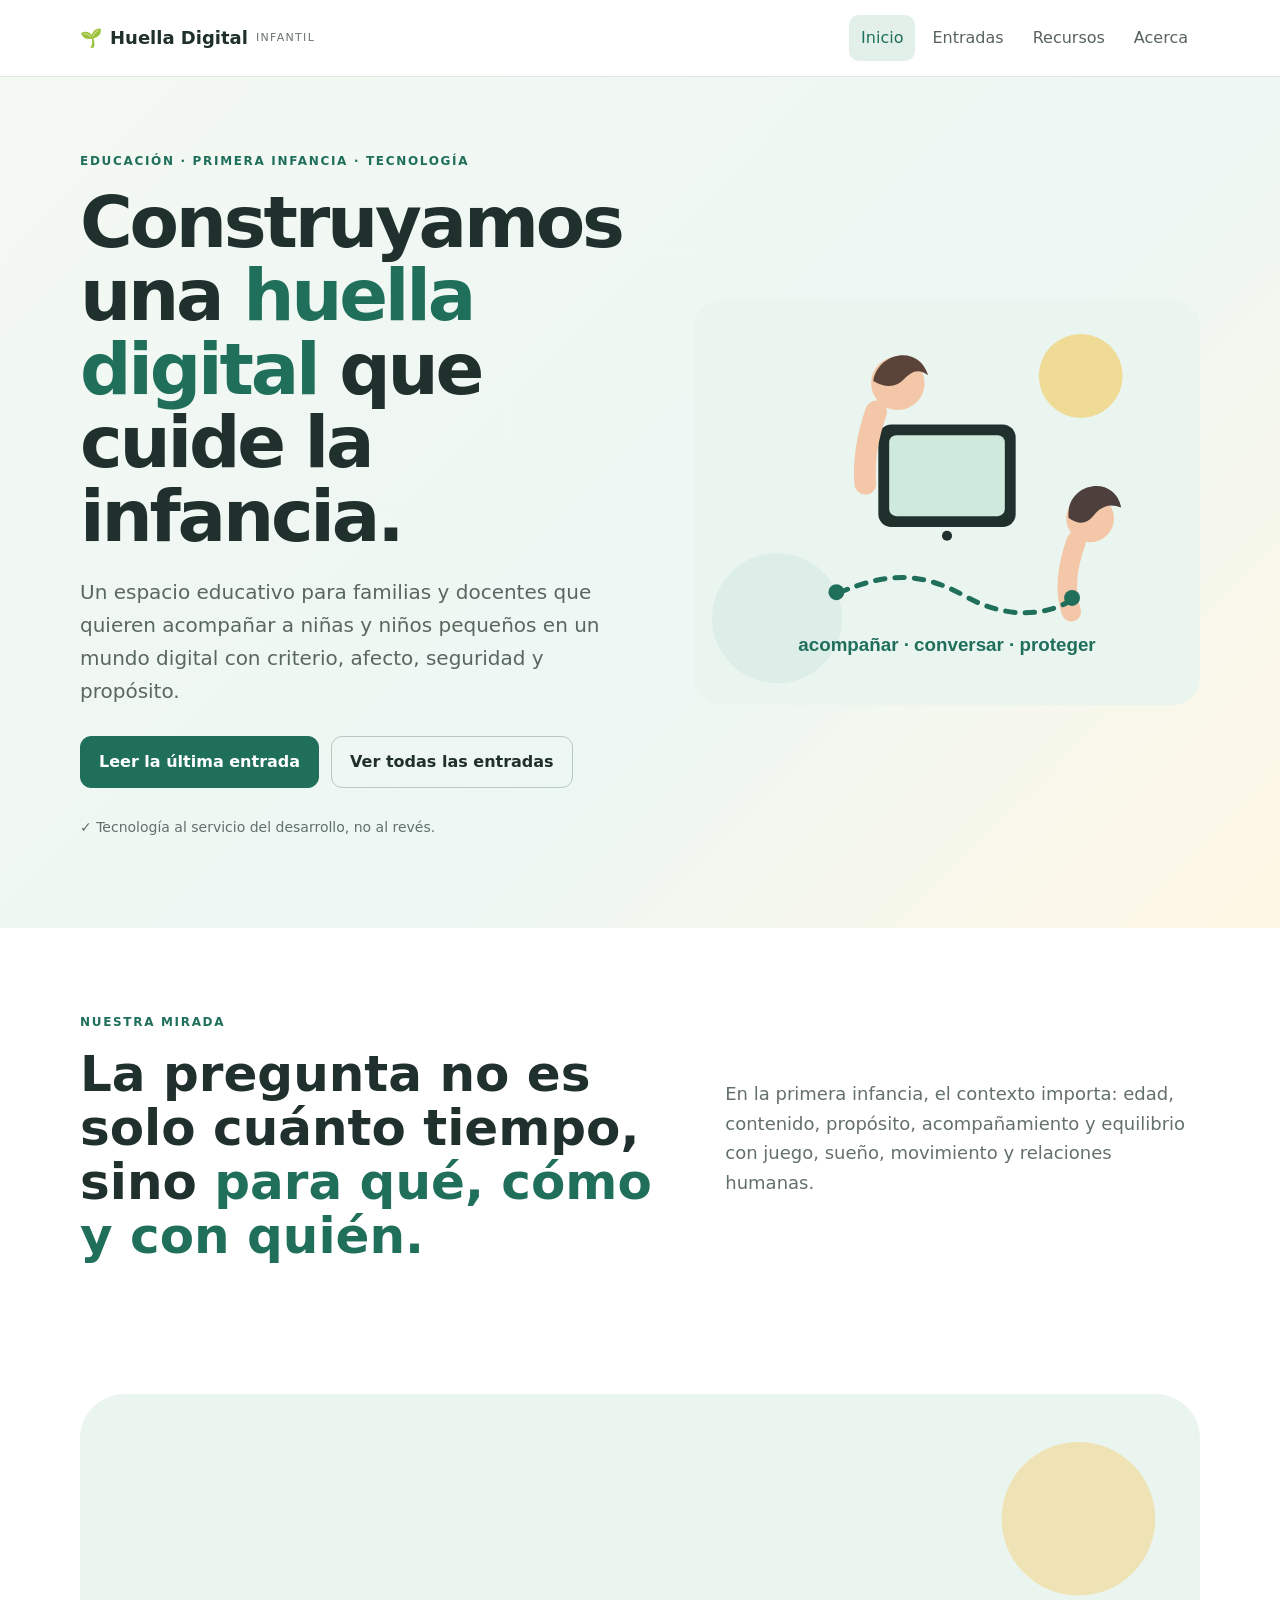
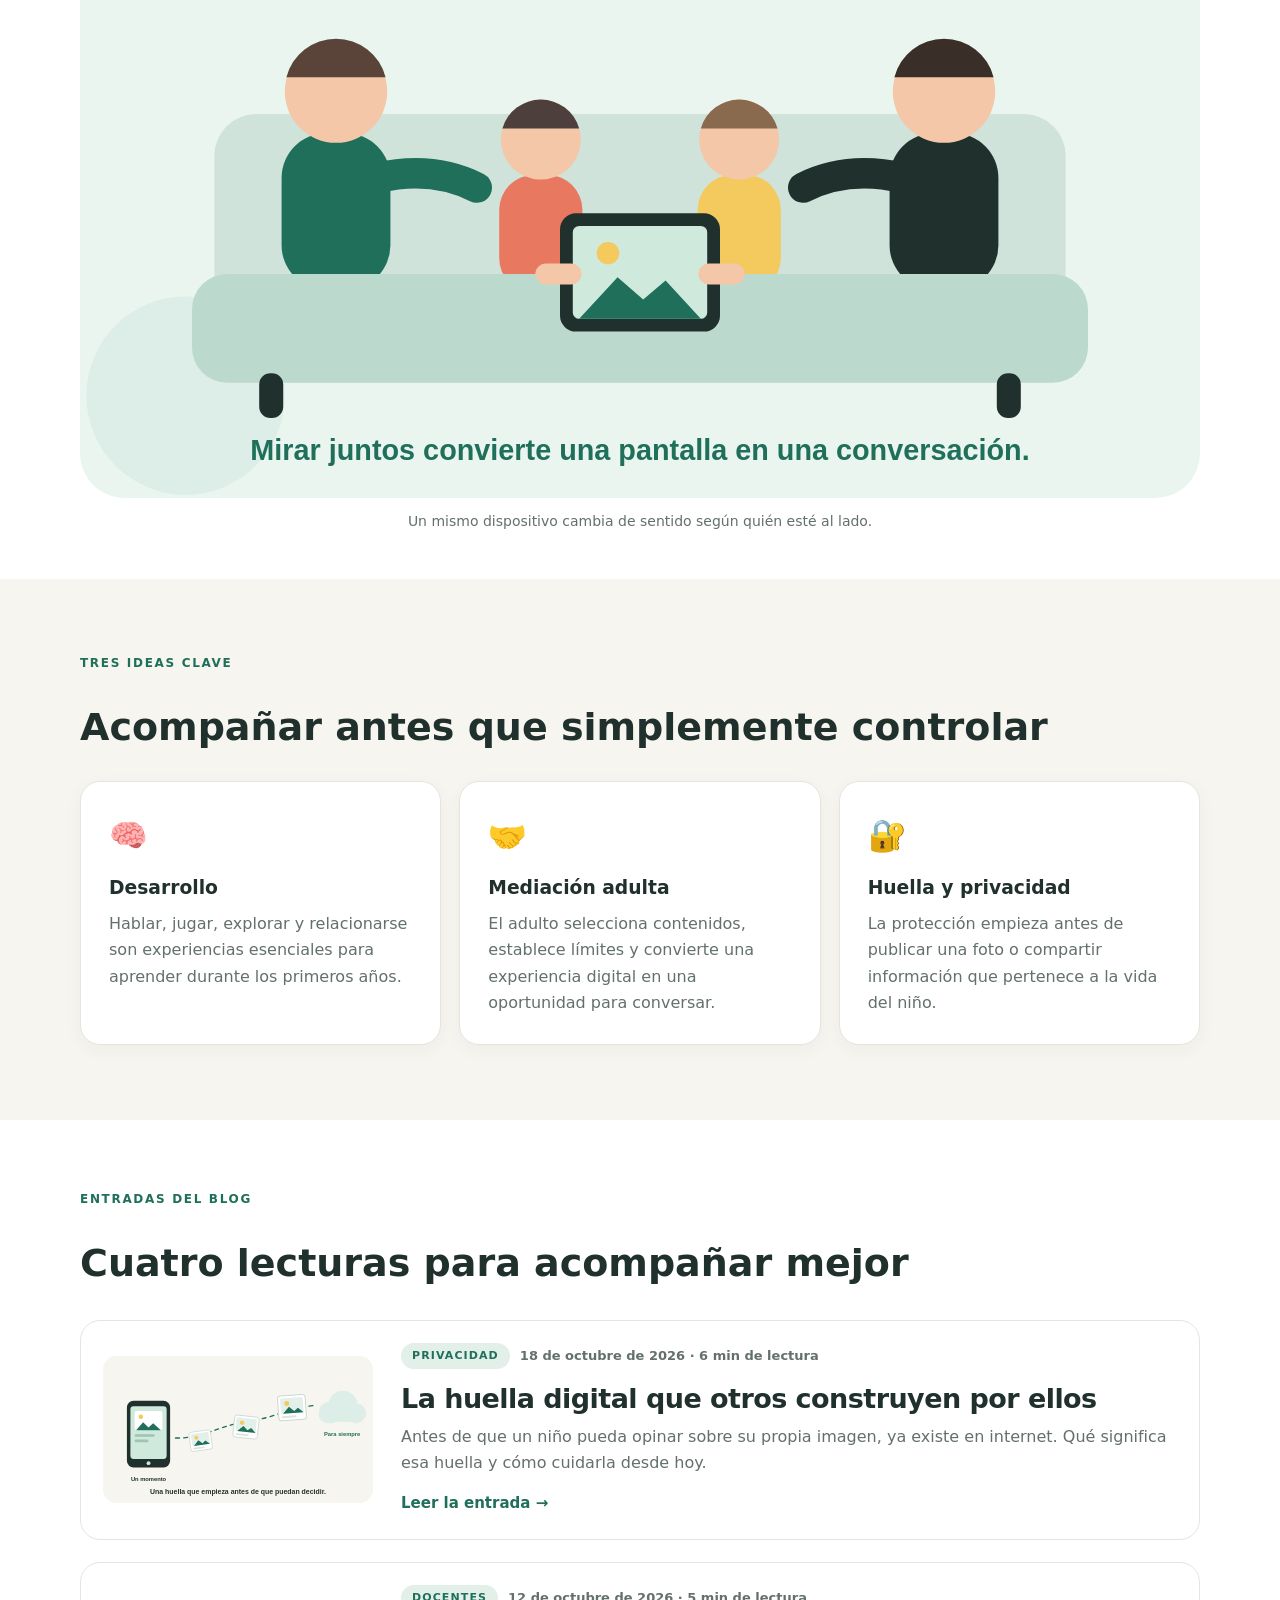
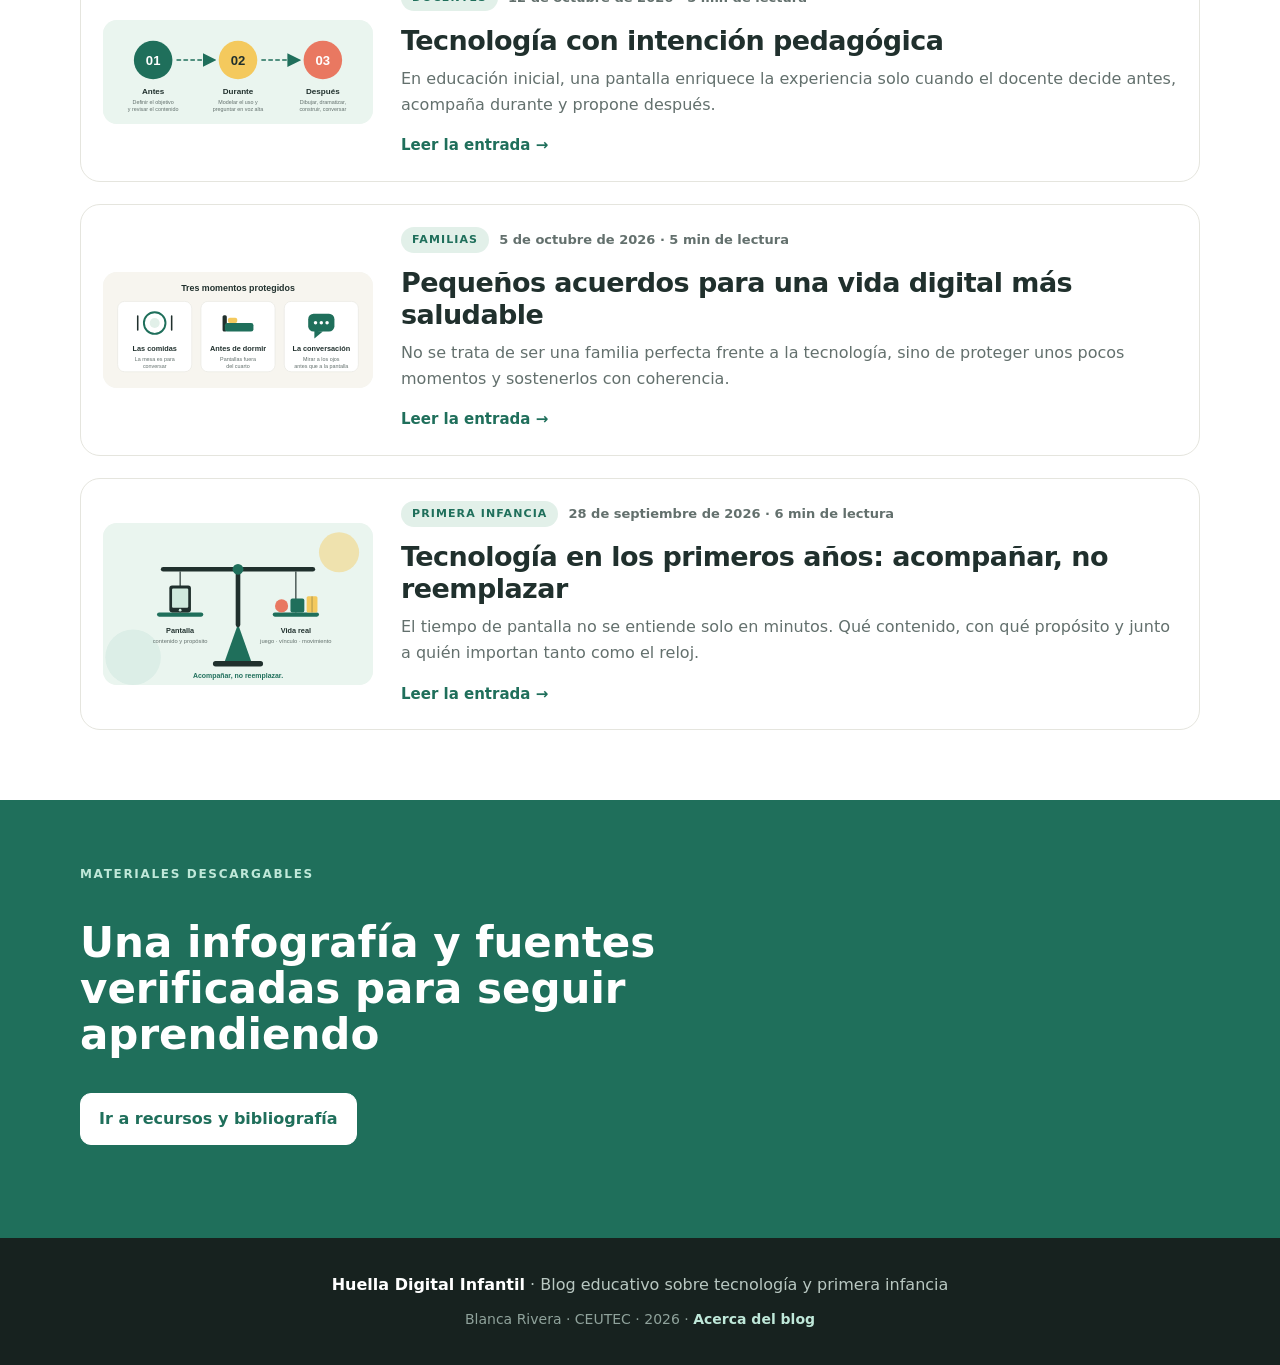
==== commit 883fd497: "Add files via upload" ====
--- a/index.html
+++ b/index.html
@@ -46,6 +46,13 @@
     <h2>La pregunta no es solo cuánto tiempo, sino <em>para qué, cómo y con quién.</em></h2>
   </div>
   <p>En la primera infancia, el contexto importa: edad, contenido, propósito, acompañamiento y equilibrio con juego, sueño, movimiento y relaciones humanas.</p>
+</section>
+
+<section class="wrap">
+  <figure class="illus">
+    <img src="familias-tablet.svg" alt="Dos adultos y dos niños sentados juntos en un sofá mirando una tablet">
+    <figcaption>Un mismo dispositivo cambia de sentido según quién esté al lado.</figcaption>
+  </figure>
 </section>
 
 <section class="soft">
@@ -133,7 +140,7 @@
 
 <footer>
   <p><b>Huella Digital Infantil</b> · Blog educativo sobre tecnología y primera infancia</p>
-  <p class="foot-meta">Trabajo académico universitario · 2026 · <a href="acerca.html">Acerca del blog</a></p>
+  <p class="foot-meta">Blanca Rivera · CEUTEC · 2026 · <a href="acerca.html">Acerca del blog</a></p>
 </footer>
 
 <script src="script.js"></script>
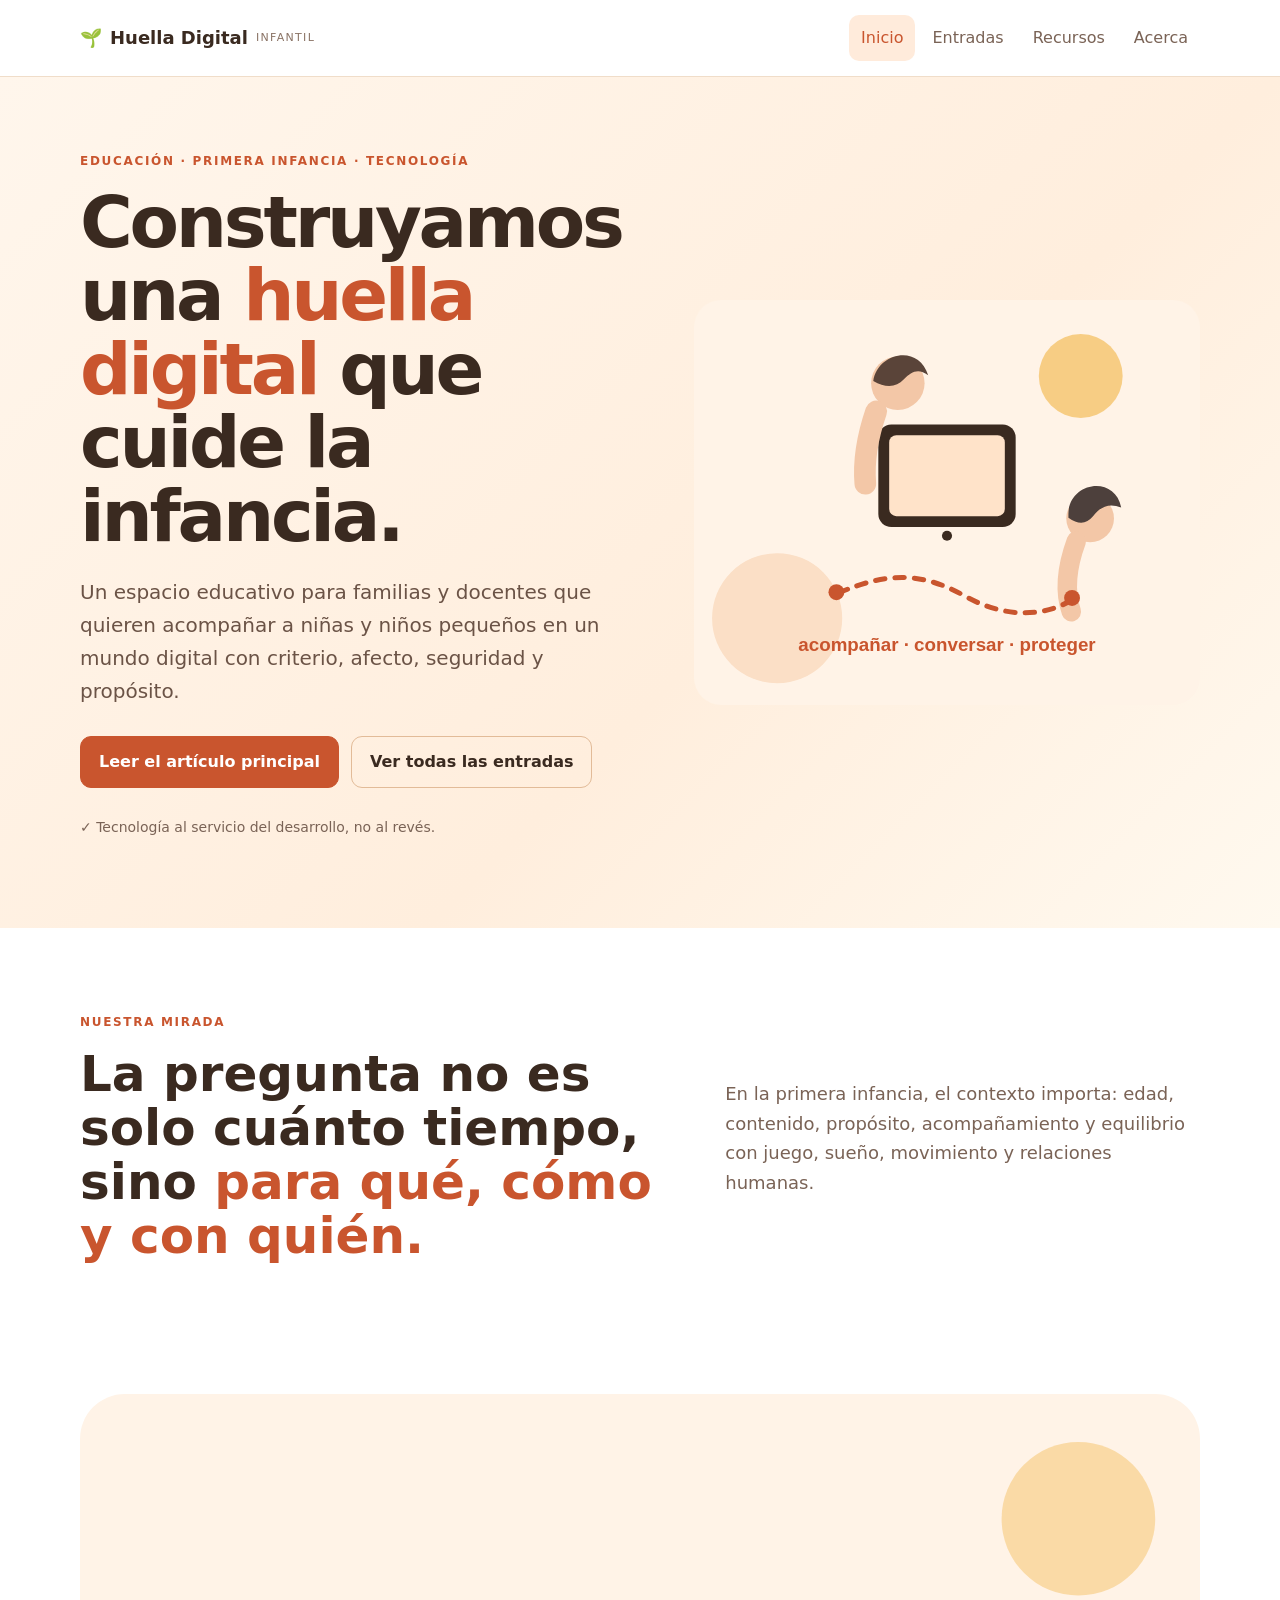
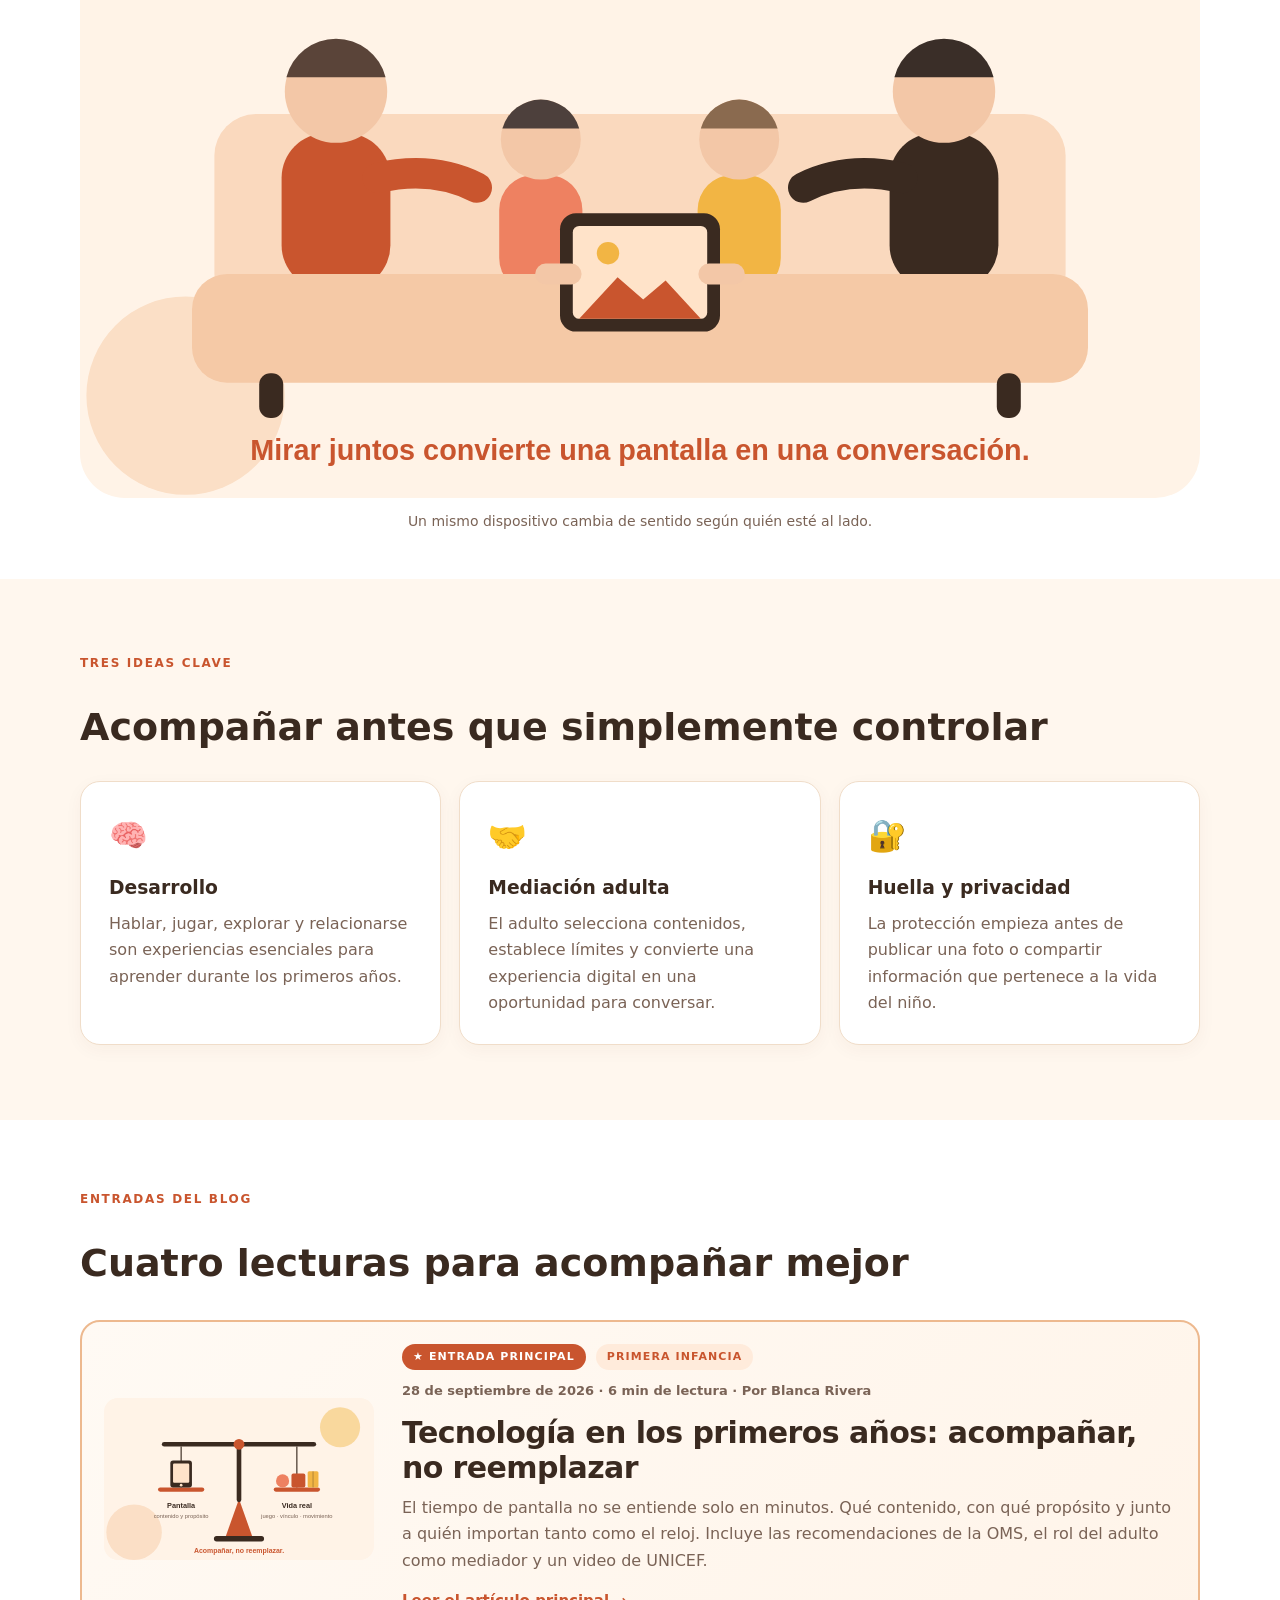
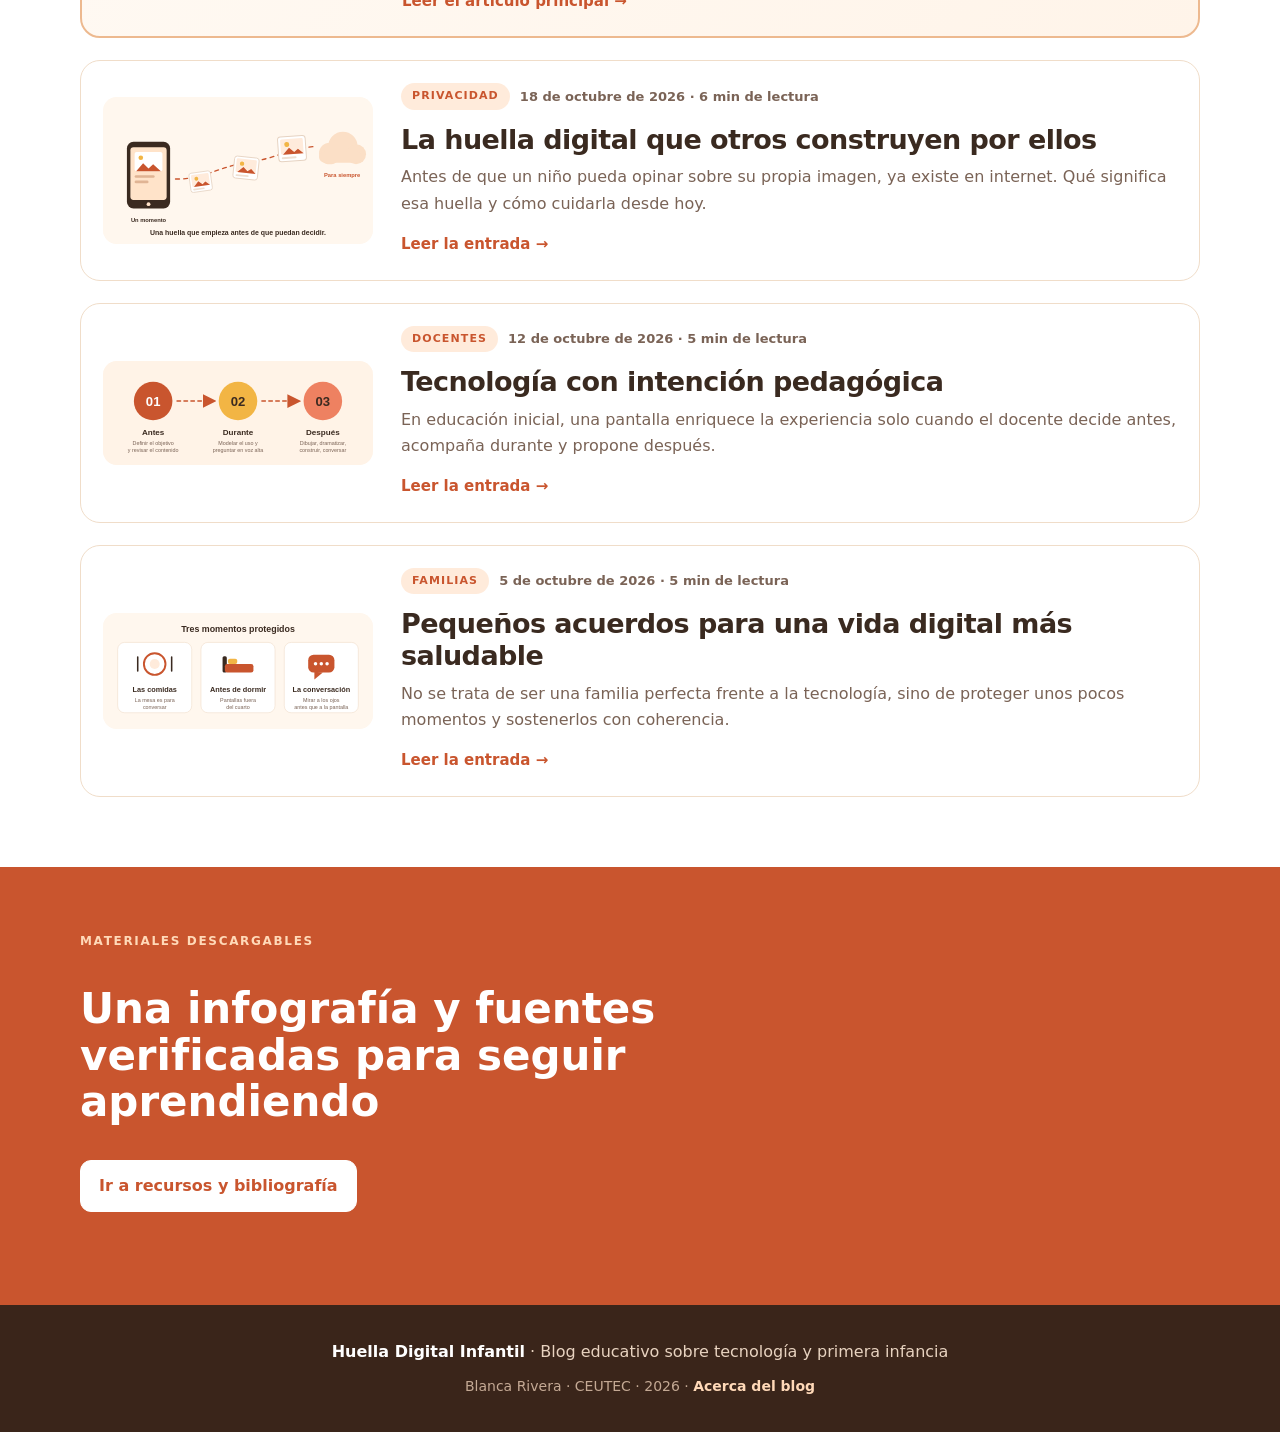
==== commit 16f69432: "Add files via upload" ====
--- a/index.html
+++ b/index.html
@@ -31,7 +31,7 @@
       <h1>Construyamos una <em>huella digital</em> que cuide la infancia.</h1>
       <p class="lead">Un espacio educativo para familias y docentes que quieren acompañar a niñas y niños pequeños en un mundo digital con criterio, afecto, seguridad y propósito.</p>
       <div class="actions">
-        <a class="btn primary" href="privacidad.html">Leer la última entrada</a>
+        <a class="btn primary" href="articulo.html">Leer el artículo principal</a>
         <a class="btn" href="index.html#entradas">Ver todas las entradas</a>
       </div>
       <p class="note">✓ Tecnología al servicio del desarrollo, no al revés.</p>
@@ -85,6 +85,16 @@
 
   <div class="postlist">
 
+    <a class="post featured" href="articulo.html">
+      <div class="thumb"><img src="articulo-equilibrio.svg" alt="Balanza entre el tiempo de pantalla y el juego, el vínculo y el movimiento"></div>
+      <div>
+        <p class="meta"><span class="tag main">★ ENTRADA PRINCIPAL</span> <span class="tag">PRIMERA INFANCIA</span> 28 de septiembre de 2026 · 6 min de lectura · Por Blanca Rivera</p>
+        <h3>Tecnología en los primeros años: acompañar, no reemplazar</h3>
+        <p>El tiempo de pantalla no se entiende solo en minutos. Qué contenido, con qué propósito y junto a quién importan tanto como el reloj. Incluye las recomendaciones de la OMS, el rol del adulto como mediador y un video de UNICEF.</p>
+        <span class="more">Leer el artículo principal →</span>
+      </div>
+    </a>
+
     <a class="post" href="privacidad.html">
       <div class="thumb"><img src="privacidad-huella.svg" alt="Fotografías compartidas que se alejan de un teléfono y quedan guardadas en internet"></div>
       <div>
@@ -115,16 +125,6 @@
       </div>
     </a>
 
-    <a class="post" href="articulo.html">
-      <div class="thumb"><img src="articulo-equilibrio.svg" alt="Balanza entre el tiempo de pantalla y el juego, el vínculo y el movimiento"></div>
-      <div>
-        <p class="meta"><span class="tag">PRIMERA INFANCIA</span> 28 de septiembre de 2026 · 6 min de lectura</p>
-        <h3>Tecnología en los primeros años: acompañar, no reemplazar</h3>
-        <p>El tiempo de pantalla no se entiende solo en minutos. Qué contenido, con qué propósito y junto a quién importan tanto como el reloj.</p>
-        <span class="more">Leer la entrada →</span>
-      </div>
-    </a>
-
   </div>
 </section>
 
--- a/style.css
+++ b/style.css
@@ -1,32 +1,37 @@
-*{box-sizing:border-box}html{scroll-behavior:smooth}body{margin:0;font-family:Inter,system-ui,-apple-system,BlinkMacSystemFont,"Segoe UI",sans-serif;color:#20302d;line-height:1.65;background:#fff}a{text-decoration:none;color:inherit}.wrap{width:min(1120px,calc(100% - 40px));margin:auto}.narrow{width:min(820px,calc(100% - 40px));margin:auto}.site-header,header{position:sticky;top:0;z-index:10;background:rgba(255,255,255,.96);border-bottom:1px solid #e4e7e2}.navwrap{width:min(1120px,calc(100% - 40px));min-height:76px;margin:auto;display:flex;align-items:center;justify-content:space-between}.brand{display:flex;align-items:center;gap:8px;font-size:18px}.brand small{display:block;font-size:11px;color:#687571;text-transform:uppercase;letter-spacing:.12em}.navwrap nav{display:flex;gap:5px}.navwrap nav a{padding:10px 12px;border-radius:10px;color:#56635f}.navwrap nav a:hover,.navwrap nav a.active{background:#e2f0e9;color:#1f6f5b}.menu{display:none;border:0;background:none;font-size:25px}.hero{background:linear-gradient(135deg,#f4f8f2,#edf7f3 60%,#fff7e5);padding:75px 0}.hero-grid{display:grid;grid-template-columns:1.05fr .95fr;gap:55px;align-items:center}.eyebrow{font-size:12px;font-weight:850;letter-spacing:.14em;color:#1f6f5b;margin:0 0 14px}.hero h1{font-size:clamp(44px,6vw,72px);line-height:1.02;letter-spacing:-.045em;margin:0 0 23px}.hero h1 em,.statement em{font-style:normal;color:#1f6f5b}.lead{font-size:20px;color:#596761}.actions{display:flex;gap:12px;flex-wrap:wrap;margin:28px 0}.btn{display:inline-block;padding:12px 18px;border:1px solid #b8c9c1;border-radius:11px;font-weight:750}.primary{background:#1f6f5b;color:#fff;border-color:#1f6f5b}.heroimg{width:100%}.note{font-size:14px;color:#61706b}.statement{padding:85px 0;display:grid;grid-template-columns:1.1fr .9fr;gap:65px;align-items:center}.statement h2{font-size:clamp(34px,4vw,50px);line-height:1.08;margin:0}.statement>p{font-size:18px;color:#63706d}.soft{background:#f7f5ef;padding:75px 0}.soft h2,.audiences h2,.content>h2{font-size:38px;line-height:1.15}.cards{display:grid;gap:18px}.three{grid-template-columns:repeat(3,1fr)}.two{grid-template-columns:repeat(2,1fr)}.cards article{background:#fff;border:1px solid #e5e5de;border-radius:20px;padding:28px;box-shadow:0 5px 18px #19382b0b}.cards article>span{font-size:31px}.cards h2,.cards h3{margin:12px 0 7px}.cards p{margin:0;color:#63706d}.feature{padding:85px 0;display:grid;grid-template-columns:1fr 1fr;gap:65px;align-items:center}.visual{background:#eef7f2;border:1px solid #dce8e1;padding:20px;border-radius:25px}.visual img{width:100%;display:block}.feature h2{font-size:42px;line-height:1.1;margin:0}.feature p{color:#63706d}.feature ul{padding-left:20px}.feature li{padding:7px;color:#52605d}.textlink{color:#1f6f5b;font-weight:800}.illus{margin:46px auto}.illus img{width:100%;display:block}.illus figcaption{margin-top:12px;font-size:14px;color:#63706d;text-align:center}.audiences{padding:75px 0}.aud{display:grid;grid-template-columns:auto 1fr;gap:18px;background:#f7f5ef;border:1px solid #e5e5de;border-radius:20px;padding:28px;font-size:35px}.aud h3{font-size:25px;margin:0}.aud p{font-size:16px;color:#63706d;margin:4px 0 10px}.aud b{font-size:14px;color:#1f6f5b}.reflection{background:#1f6f5b;color:#fff;padding:75px 0}.reflection h2{font-size:43px;line-height:1.1;margin:0 0 30px}.reflection .eyebrow{color:#bfe8d9}.questions{display:grid;grid-template-columns:repeat(3,1fr);gap:13px}.questions p{padding:20px;margin:0;background:#ffffff14;border:1px solid #ffffff2b;border-radius:14px}.questions.dark{grid-template-columns:1fr;color:#20302d}.questions.dark p{background:#f7f5ef;border-color:#e5e5de}.pagehead{background:#f7f5ef;padding:70px 0;border-bottom:1px solid #e5e5de}.pagehead h1{font-size:clamp(40px,6vw,63px);line-height:1.04;letter-spacing:-.04em;margin:0 0 20px}.article{padding:65px 0 90px}.article p{font-size:18px;color:#475551}.article h2{font-size:34px;line-height:1.15;margin-top:55px}.article ul{padding-left:24px;margin:22px 0}.article li{font-size:18px;color:#475551;padding:7px 0}.article li b{color:#20302d}.drop:first-letter{float:left;font-size:64px;line-height:.9;color:#1f6f5b;font-weight:800;padding-right:9px}.callout,.source{background:#e2f0e9;border-left:5px solid #1f6f5b;padding:22px 25px;border-radius:0 14px 14px 0;margin:30px 0}.recommend{display:grid;grid-template-columns:repeat(2,1fr);gap:17px}.recommend>div{border:1px solid #e5e5de;border-radius:17px;padding:22px}.recommend b{display:inline-grid;place-items:center;width:35px;height:35px;border-radius:50%;background:#1f6f5b;color:#fff}.recommend h3{margin:13px 0 5px}.recommend p{margin:0}.article blockquote{margin:35px 0;padding:25px;border-left:5px solid #f4c95d;background:#fff8e4;font-size:23px;font-weight:700}.source a{color:#1f6f5b;font-weight:800}.content{padding:70px 0}.band{background:#1f6f5b;color:#fff;padding:65px 0}.band h2{font-size:42px;line-height:1.1;max-width:800px}.band .eyebrow{color:#bfe8d9}.band .btn{background:#fff;color:#1f6f5b;border-color:#fff}.timeline{border-left:2px solid #cde0d8}.timeline>div{padding:20px 25px 25px 55px;position:relative}.timeline b{position:absolute;left:-22px;top:20px;width:40px;height:40px;border-radius:50%;display:grid;place-items:center;background:#1f6f5b;color:#fff}.timeline h3{font-size:25px;margin:0}.timeline p{color:#63706d}.resources{display:grid;gap:17px}.resources>a,.resource-image{display:grid;grid-template-columns:auto 1fr;gap:20px;padding:25px;border:1px solid #e5e5de;border-radius:18px}.resources>a:hover{box-shadow:0 15px 40px #19382b12}.resources>a>span,.resource-image>img{font-size:35px}.resources small{color:#1f6f5b;font-weight:850}.resources h2{font-size:25px;margin:4px 0}.resources p{color:#63706d;margin:0 0 9px}.resources b{color:#1f6f5b}.resource-image img{width:260px;max-width:100%;border-radius:12px}.resource-image{align-items:center}.postlist{display:grid;gap:22px;margin-top:34px}
-.post{display:grid;grid-template-columns:270px 1fr;gap:28px;align-items:center;background:#fff;border:1px solid #e5e5de;border-radius:20px;padding:22px;transition:box-shadow .2s,transform .2s}
-.post:hover{box-shadow:0 16px 42px #19382b14;transform:translateY(-2px)}
-.post .thumb{background:#f4f8f6;border-radius:14px;overflow:hidden}
+*{box-sizing:border-box}html{scroll-behavior:smooth}body{margin:0;font-family:Inter,system-ui,-apple-system,BlinkMacSystemFont,"Segoe UI",sans-serif;color:#3a2a20;line-height:1.65;background:#fff}a{text-decoration:none;color:inherit}.wrap{width:min(1120px,calc(100% - 40px));margin:auto}.narrow{width:min(820px,calc(100% - 40px));margin:auto}.site-header,header{position:sticky;top:0;z-index:10;background:rgba(255,255,255,.96);border-bottom:1px solid #f0ddc9}.navwrap{width:min(1120px,calc(100% - 40px));min-height:76px;margin:auto;display:flex;align-items:center;justify-content:space-between}.brand{display:flex;align-items:center;gap:8px;font-size:18px}.brand small{display:block;font-size:11px;color:#8a7365;text-transform:uppercase;letter-spacing:.12em}.navwrap nav{display:flex;gap:5px}.navwrap nav a{padding:10px 12px;border-radius:10px;color:#7a6356}.navwrap nav a:hover,.navwrap nav a.active{background:#ffebdb;color:#c9552e}.menu{display:none;border:0;background:none;font-size:25px}.hero{background:linear-gradient(135deg,#fff6ec,#ffeedd 60%,#fff9ef);padding:75px 0}.hero-grid{display:grid;grid-template-columns:1.05fr .95fr;gap:55px;align-items:center}.eyebrow{font-size:12px;font-weight:850;letter-spacing:.14em;color:#c9552e;margin:0 0 14px}.hero h1{font-size:clamp(44px,6vw,72px);line-height:1.02;letter-spacing:-.045em;margin:0 0 23px}.hero h1 em,.statement em{font-style:normal;color:#c9552e}.lead{font-size:20px;color:#6b5346}.actions{display:flex;gap:12px;flex-wrap:wrap;margin:28px 0}.btn{display:inline-block;padding:12px 18px;border:1px solid #e2bb98;border-radius:11px;font-weight:750}.primary{background:#c9552e;color:#fff;border-color:#c9552e}.heroimg{width:100%}.note{font-size:14px;color:#7a6356}.statement{padding:85px 0;display:grid;grid-template-columns:1.1fr .9fr;gap:65px;align-items:center}.statement h2{font-size:clamp(34px,4vw,50px);line-height:1.08;margin:0}.statement>p{font-size:18px;color:#7a6356}.soft{background:#fff7ee;padding:75px 0}.soft h2,.audiences h2,.content>h2{font-size:38px;line-height:1.15}.cards{display:grid;gap:18px}.three{grid-template-columns:repeat(3,1fr)}.two{grid-template-columns:repeat(2,1fr)}.cards article{background:#fff;border:1px solid #f0ddc9;border-radius:20px;padding:28px;box-shadow:0 5px 18px #5a2d140b}.cards article>span{font-size:31px}.cards h2,.cards h3{margin:12px 0 7px}.cards p{margin:0;color:#7a6356}.feature{padding:85px 0;display:grid;grid-template-columns:1fr 1fr;gap:65px;align-items:center}.visual{background:#fff3e7;border:1px solid #f2dcc4;padding:20px;border-radius:25px}.visual img{width:100%;display:block}.feature h2{font-size:42px;line-height:1.1;margin:0}.feature p{color:#7a6356}.feature ul{padding-left:20px}.feature li{padding:7px;color:#5e4739}.textlink{color:#c9552e;font-weight:800}.illus{margin:46px auto}.illus img{width:100%;display:block}.video{position:relative;width:100%;padding-top:56.25%;border-radius:16px;overflow:hidden;background:#3a2a20}
+.video iframe{position:absolute;inset:0;width:100%;height:100%;border:0}
+.illus figcaption{margin-top:12px;font-size:14px;color:#7a6356;text-align:center}.audiences{padding:75px 0}.aud{display:grid;grid-template-columns:auto 1fr;gap:18px;background:#fff7ee;border:1px solid #f0ddc9;border-radius:20px;padding:28px;font-size:35px}.aud h3{font-size:25px;margin:0}.aud p{font-size:16px;color:#7a6356;margin:4px 0 10px}.aud b{font-size:14px;color:#c9552e}.reflection{background:#c9552e;color:#fff;padding:75px 0}.reflection h2{font-size:43px;line-height:1.1;margin:0 0 30px}.reflection .eyebrow{color:#ffd9b8}.questions{display:grid;grid-template-columns:repeat(3,1fr);gap:13px}.questions p{padding:20px;margin:0;background:#ffffff14;border:1px solid #ffffff2b;border-radius:14px}.questions.dark{grid-template-columns:1fr;color:#3a2a20}.questions.dark p{background:#fff7ee;border-color:#f0ddc9}.pagehead{background:#fff7ee;padding:70px 0;border-bottom:1px solid #f0ddc9}.pagehead h1{font-size:clamp(40px,6vw,63px);line-height:1.04;letter-spacing:-.04em;margin:0 0 20px}.article{padding:65px 0 90px}.article p{font-size:18px;color:#4f3b2e}.article h2{font-size:34px;line-height:1.15;margin-top:55px}.article ul{padding-left:24px;margin:22px 0}.article li{font-size:18px;color:#4f3b2e;padding:7px 0}.article li b{color:#3a2a20}.drop:first-letter{float:left;font-size:64px;line-height:.9;color:#c9552e;font-weight:800;padding-right:9px}.callout,.source{background:#ffebdb;border-left:5px solid #c9552e;padding:22px 25px;border-radius:0 14px 14px 0;margin:30px 0}.recommend{display:grid;grid-template-columns:repeat(2,1fr);gap:17px}.recommend>div{border:1px solid #f0ddc9;border-radius:17px;padding:22px}.recommend b{display:inline-grid;place-items:center;width:35px;height:35px;border-radius:50%;background:#c9552e;color:#fff}.recommend h3{margin:13px 0 5px}.recommend p{margin:0}.article blockquote{margin:35px 0;padding:25px;border-left:5px solid #f2b544;background:#fff3dc;font-size:23px;font-weight:700}.source a{color:#c9552e;font-weight:800}.content{padding:70px 0}.band{background:#c9552e;color:#fff;padding:65px 0}.band h2{font-size:42px;line-height:1.1;max-width:800px}.band .eyebrow{color:#ffd9b8}.band .btn{background:#fff;color:#c9552e;border-color:#fff}.timeline{border-left:2px solid #eecfb0}.timeline>div{padding:20px 25px 25px 55px;position:relative}.timeline b{position:absolute;left:-22px;top:20px;width:40px;height:40px;border-radius:50%;display:grid;place-items:center;background:#c9552e;color:#fff}.timeline h3{font-size:25px;margin:0}.timeline p{color:#7a6356}.resources{display:grid;gap:17px}.resources>a,.resource-image{display:grid;grid-template-columns:auto 1fr;gap:20px;padding:25px;border:1px solid #f0ddc9;border-radius:18px}.resources>a:hover{box-shadow:0 15px 40px #5a2d1412}.resources>a>span,.resource-image>img{font-size:35px}.resources small{color:#c9552e;font-weight:850}.resources h2{font-size:25px;margin:4px 0}.resources p{color:#7a6356;margin:0 0 9px}.resources b{color:#c9552e}.resource-image img{width:260px;max-width:100%;border-radius:12px}.resource-image{align-items:center}.postlist{display:grid;gap:22px;margin-top:34px}
+.post{display:grid;grid-template-columns:270px 1fr;gap:28px;align-items:center;background:#fff;border:1px solid #f0ddc9;border-radius:20px;padding:22px;transition:box-shadow .2s,transform .2s}
+.post:hover{box-shadow:0 16px 42px #5a2d1414;transform:translateY(-2px)}
+.post .thumb{background:#fff9f3;border-radius:14px;overflow:hidden}
 .post .thumb img{width:100%;display:block}
 .post h3{font-size:27px;line-height:1.18;margin:0 0 9px;letter-spacing:-.02em}
-.post p{color:#63706d;margin:0 0 14px}
-.post .more{color:#1f6f5b;font-weight:800;font-size:15px}
-.meta{display:flex;align-items:center;gap:10px;flex-wrap:wrap;font-size:13px;color:#73807c;margin:0 0 12px;font-weight:600}
-.tag{display:inline-block;background:#e2f0e9;color:#1f6f5b;padding:4px 11px;border-radius:30px;font-size:11px;font-weight:850;letter-spacing:.1em}
+.post p{color:#7a6356;margin:0 0 14px}
+.post .more{color:#c9552e;font-weight:800;font-size:15px}
+.meta{display:flex;align-items:center;gap:10px;flex-wrap:wrap;font-size:13px;color:#8a7365;margin:0 0 12px;font-weight:600}
+.tag{display:inline-block;background:#ffebdb;color:#c9552e;padding:4px 11px;border-radius:30px;font-size:11px;font-weight:850;letter-spacing:.1em}
+.tag.main{background:#c9552e;color:#fff}
+.post.featured{border-color:#edb98f;border-width:2px;background:linear-gradient(135deg,#fffaf4,#fff4e9)}
+.post.featured h3{font-size:30px}
 .pagehead .meta{justify-content:flex-start;margin-top:18px;margin-bottom:0}
 .biblio{list-style:none;padding:0;margin:0;display:grid;gap:18px}
-.biblio li{padding-left:36px;text-indent:-36px;color:#475551;font-size:16px;line-height:1.7}
-.biblio a{color:#1f6f5b;font-weight:700;word-break:break-word}
-.biblio em{color:#20302d}
-.ficha{border:1px solid #e5e5de;border-radius:18px;overflow:hidden;margin-top:28px}
-.ficha>div{display:grid;grid-template-columns:230px 1fr;gap:20px;padding:17px 24px;border-bottom:1px solid #eceee9;align-items:baseline}
+.biblio li{padding-left:36px;text-indent:-36px;color:#4f3b2e;font-size:16px;line-height:1.7}
+.biblio a{color:#c9552e;font-weight:700;word-break:break-word}
+.biblio em{color:#3a2a20}
+.ficha{border:1px solid #f0ddc9;border-radius:18px;overflow:hidden;margin-top:28px}
+.ficha>div{display:grid;grid-template-columns:230px 1fr;gap:20px;padding:17px 24px;border-bottom:1px solid #f4e5d6;align-items:baseline}
 .ficha>div:last-child{border-bottom:0}
-.ficha b{color:#1f6f5b;font-weight:850;font-size:13px;letter-spacing:.09em;text-transform:uppercase}
-.ficha span{color:#475551}
+.ficha b{color:#c9552e;font-weight:850;font-size:13px;letter-spacing:.09em;text-transform:uppercase}
+.ficha span{color:#4f3b2e}
 .todo{background:#fff2b8;border-bottom:2px dashed #d9a400;padding:1px 6px;border-radius:4px;font-weight:700;color:#7a5c00}
-.nextprev{display:grid;grid-template-columns:repeat(2,1fr);gap:16px;margin:60px 0 0;padding-top:34px;border-top:1px solid #e5e5de}
-.nextprev a{border:1px solid #e5e5de;border-radius:16px;padding:20px 22px}
-.nextprev a:hover{box-shadow:0 12px 32px #19382b10}
-.nextprev small{color:#1f6f5b;font-weight:850;font-size:12px;letter-spacing:.1em}
+.nextprev{display:grid;grid-template-columns:repeat(2,1fr);gap:16px;margin:60px 0 0;padding-top:34px;border-top:1px solid #f0ddc9}
+.nextprev a{border:1px solid #f0ddc9;border-radius:16px;padding:20px 22px}
+.nextprev a:hover{box-shadow:0 12px 32px #5a2d1410}
+.nextprev small{color:#c9552e;font-weight:850;font-size:12px;letter-spacing:.1em}
 .nextprev b{display:block;margin-top:7px;font-size:18px;line-height:1.3}
 .nextprev .to-right{text-align:right}
-footer{background:#17221f;color:#b9c8c2;padding:34px 24px;text-align:center;margin-top:0}
+footer{background:#3a251a;color:#e8d3c0;padding:34px 24px;text-align:center;margin-top:0}
 footer p{margin:0}
 footer b{color:#fff}
-.foot-meta{margin-top:9px;font-size:14px;color:#8fa29b}
-.foot-meta a{color:#bfe8d9;font-weight:700}@media(max-width:800px){.post{grid-template-columns:1fr;gap:18px}.ficha>div{grid-template-columns:1fr;gap:5px}.nextprev{grid-template-columns:1fr}.nextprev .to-right{text-align:left}.navwrap nav{display:none;position:absolute;top:75px;left:14px;right:14px;background:#fff;border:1px solid #e5e5de;border-radius:14px;padding:8px;box-shadow:0 15px 40px #19382b16;flex-direction:column}.navwrap nav.open{display:flex}.menu{display:block}.hero-grid,.statement,.feature{grid-template-columns:1fr;gap:35px}.three,.two,.questions,.recommend{grid-template-columns:1fr}.hero{padding:55px 0}.hero h1{font-size:44px}.statement,.feature,.audiences,.content{padding:55px 0}.resource-image{grid-template-columns:1fr}.resource-image img{width:100%}}@media(max-width:480px){.wrap,.narrow{width:calc(100% - 28px)}.hero h1{font-size:39px}.actions{flex-direction:column}.btn{width:100%;text-align:center}}+.foot-meta{margin-top:9px;font-size:14px;color:#c4a994}
+.foot-meta a{color:#ffd9b8;font-weight:700}@media(max-width:800px){.post{grid-template-columns:1fr;gap:18px}.ficha>div{grid-template-columns:1fr;gap:5px}.nextprev{grid-template-columns:1fr}.nextprev .to-right{text-align:left}.navwrap nav{display:none;position:absolute;top:75px;left:14px;right:14px;background:#fff;border:1px solid #f0ddc9;border-radius:14px;padding:8px;box-shadow:0 15px 40px #5a2d1416;flex-direction:column}.navwrap nav.open{display:flex}.menu{display:block}.hero-grid,.statement,.feature{grid-template-columns:1fr;gap:35px}.three,.two,.questions,.recommend{grid-template-columns:1fr}.hero{padding:55px 0}.hero h1{font-size:44px}.statement,.feature,.audiences,.content{padding:55px 0}.resource-image{grid-template-columns:1fr}.resource-image img{width:100%}}@media(max-width:480px){.wrap,.narrow{width:calc(100% - 28px)}.hero h1{font-size:39px}.actions{flex-direction:column}.btn{width:100%;text-align:center}}
